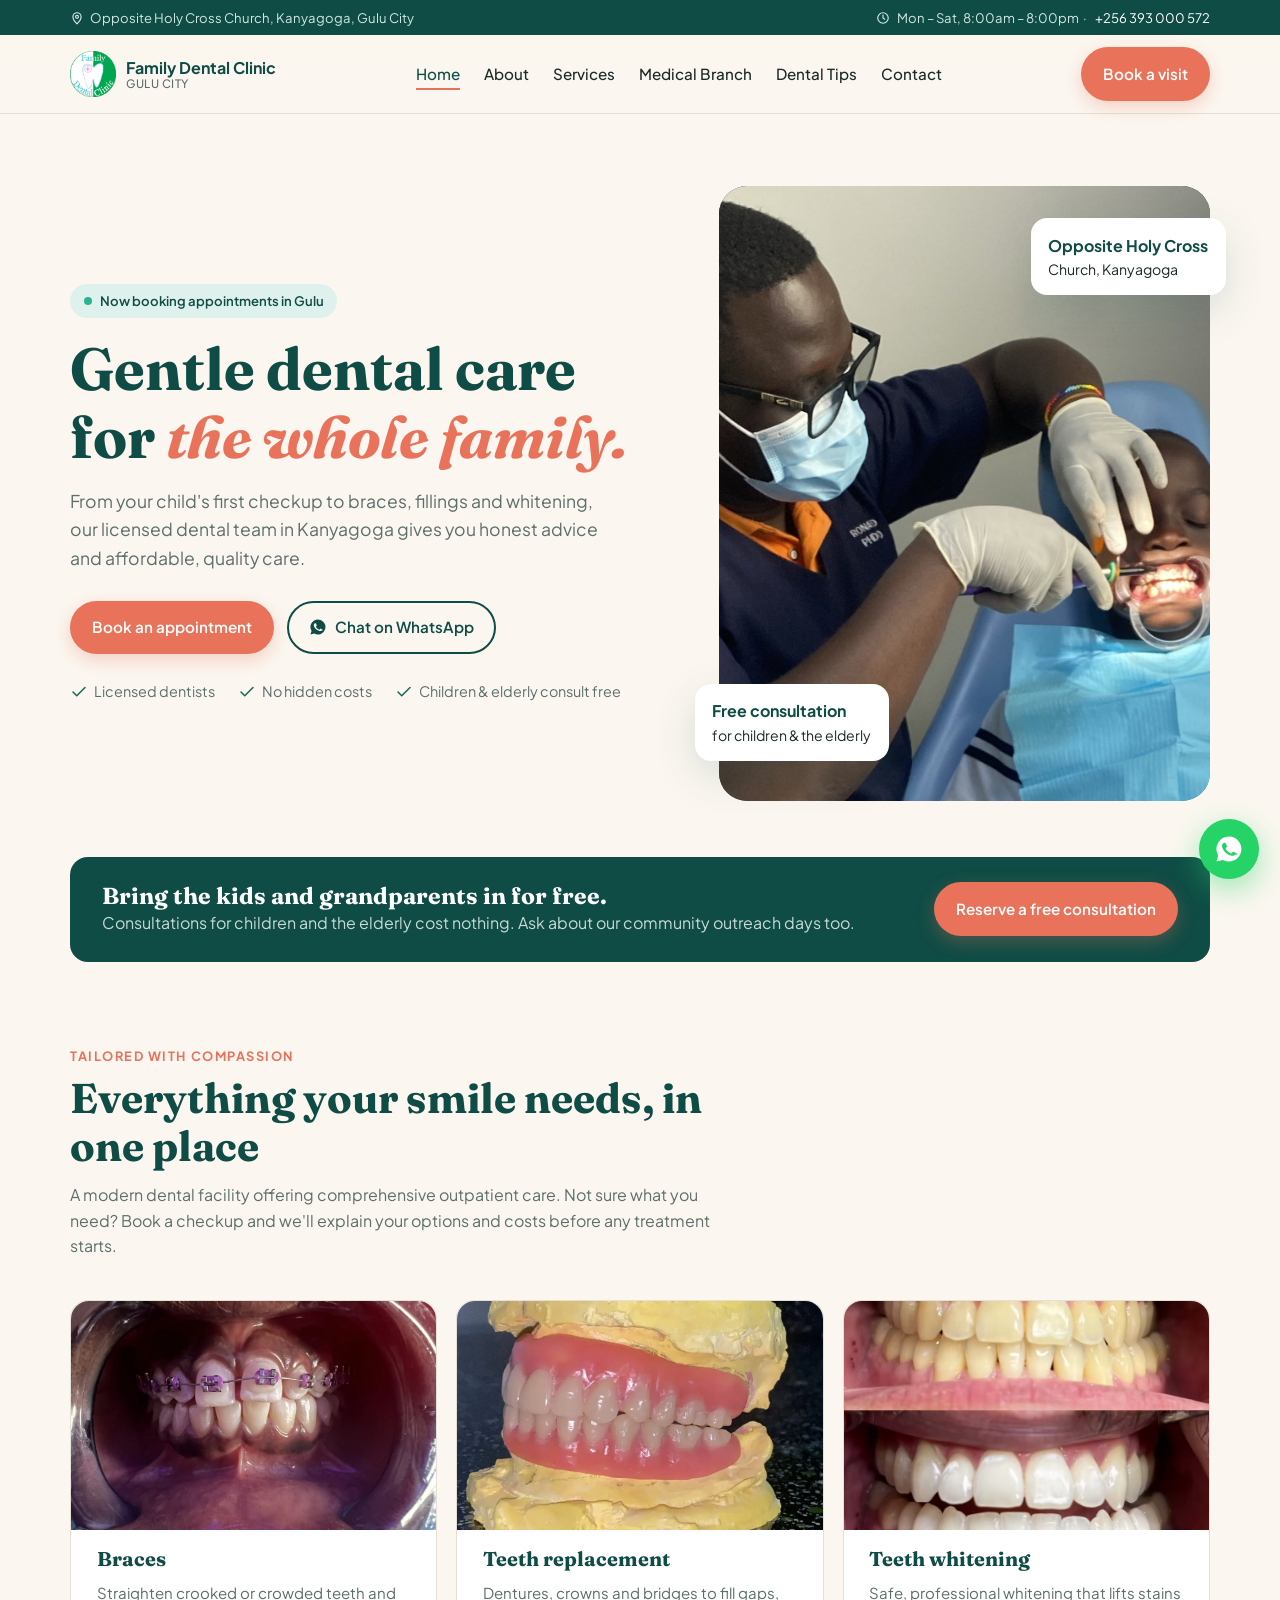
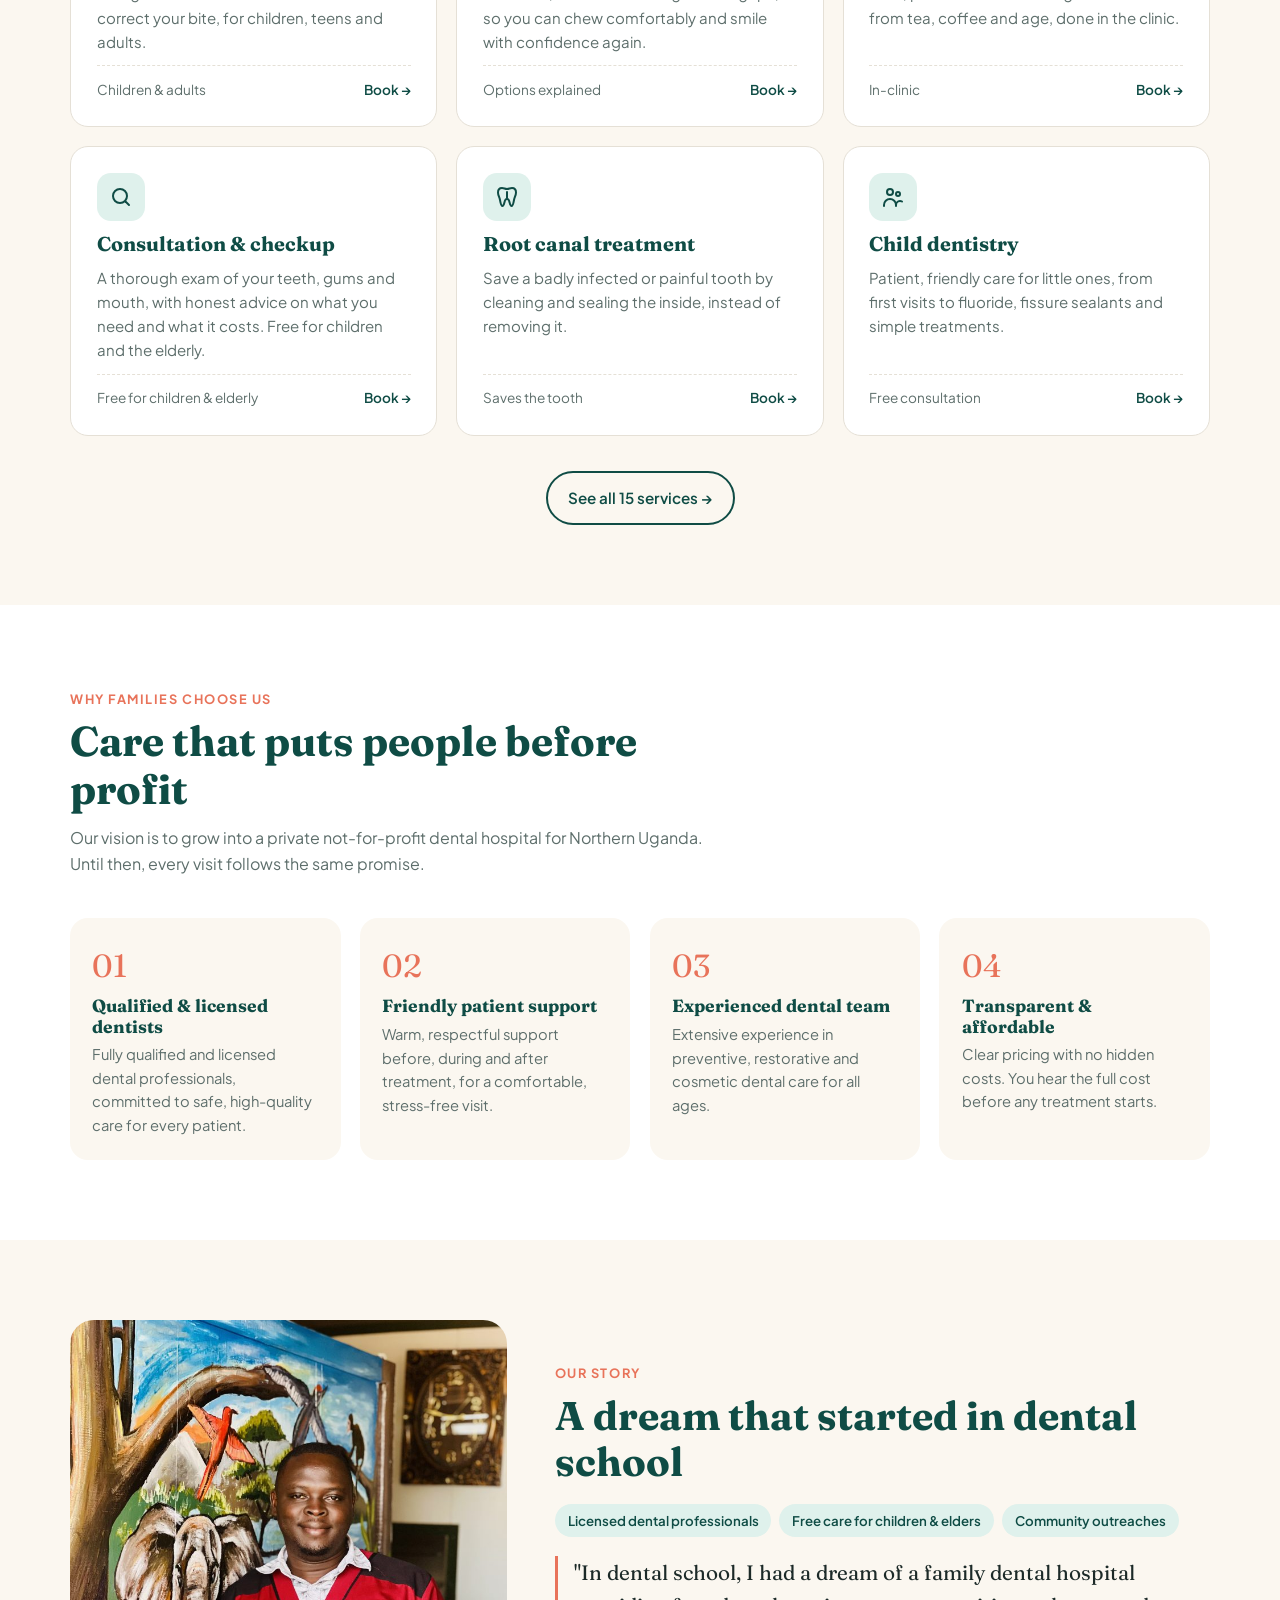
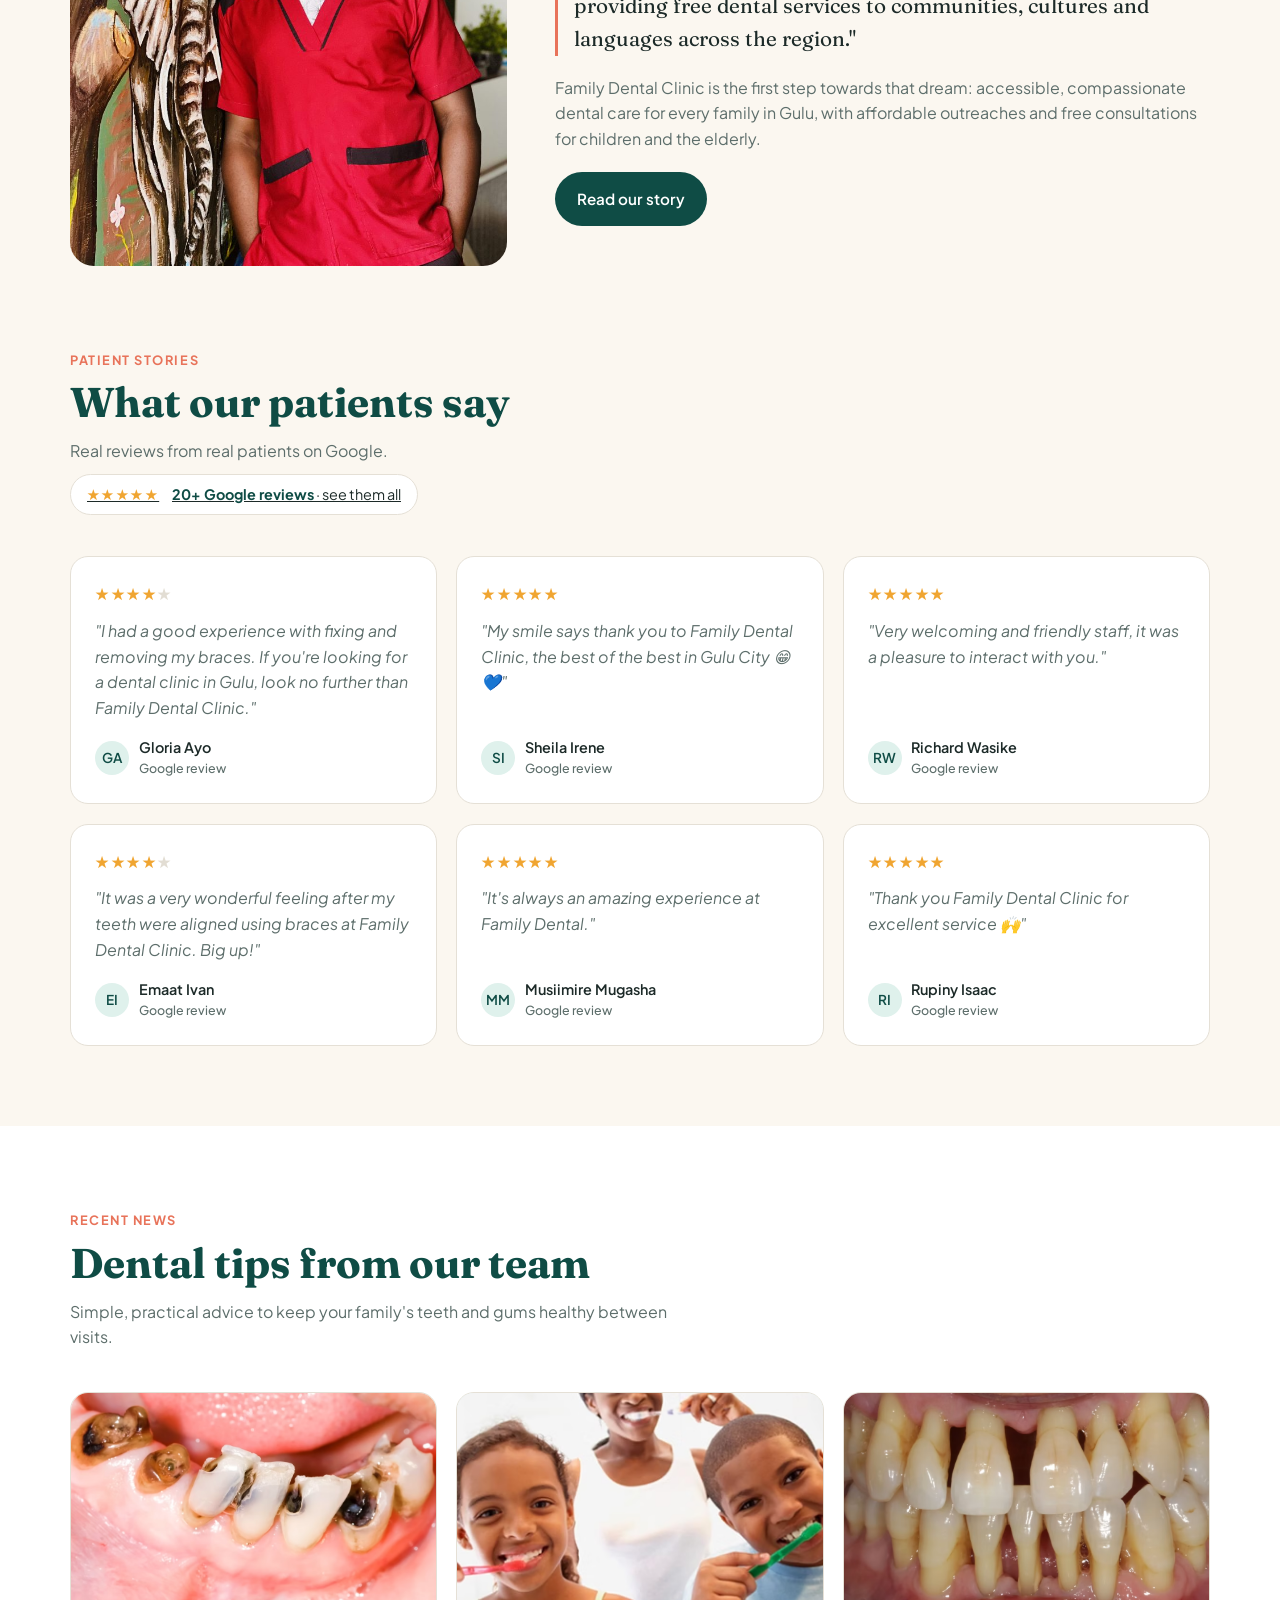
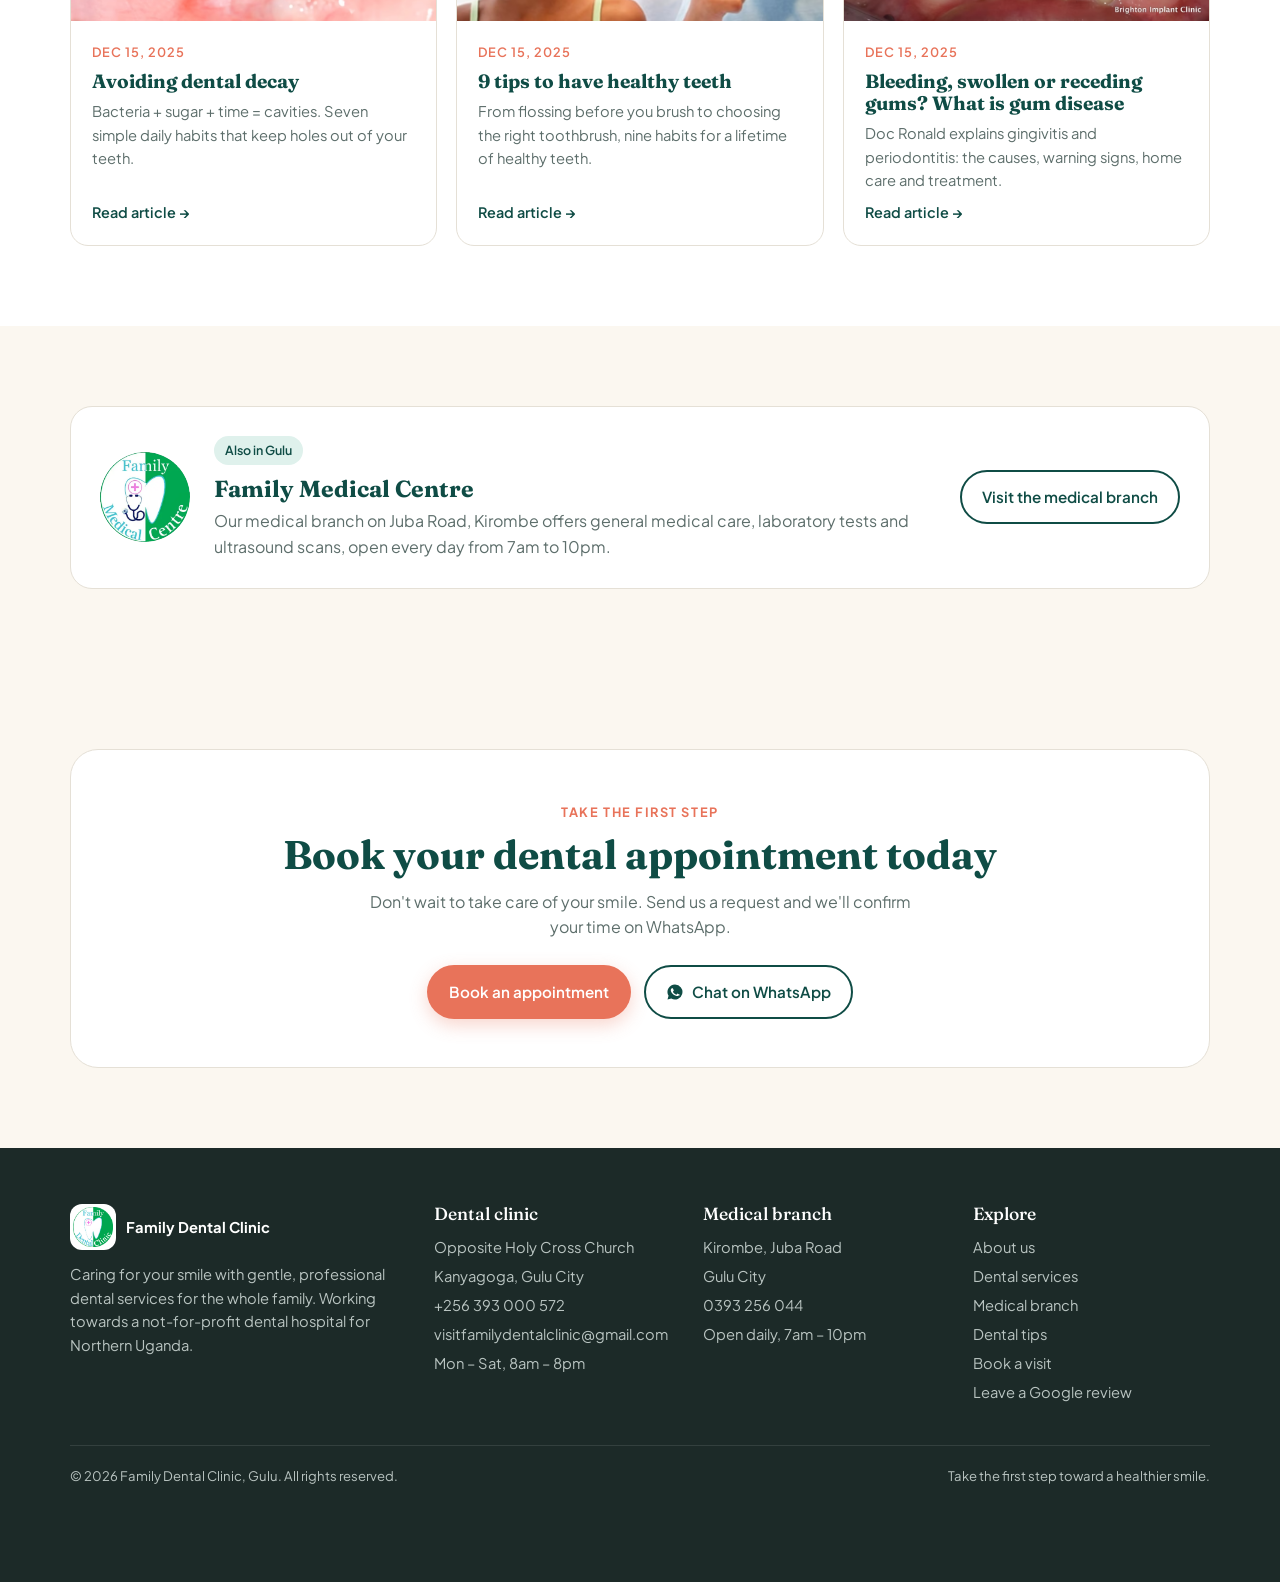
==== index.html @ 9f365013 "Build full Family Dental Clinic website Multi-page static site (home, about, services, medical branc" ====
<!DOCTYPE html>
<html lang="en">
<head>
<meta charset="UTF-8">
<meta name="viewport" content="width=device-width, initial-scale=1">
<title>Family Dental Clinic in Gulu | Affordable &amp; Quality Dental Care</title>
<meta name="description" content="Family Dental Clinic, opposite Holy Cross Church, Kanyagoga, Gulu City. Checkups, cleaning, fillings, root canals, braces, teeth replacement and whitening. Free consultations for children and the elderly.">
<meta property="og:title" content="Family Dental Clinic in Gulu | Affordable &amp; Quality Dental Care">
<meta property="og:description" content="Family Dental Clinic, opposite Holy Cross Church, Kanyagoga, Gulu City. Checkups, cleaning, fillings, root canals, braces, teeth replacement and whitening. Free consultations for children and the elderly.">
<meta property="og:image" content="assets/img/clinic-2.jpeg">
<meta name="theme-color" content="#0f4c45">
<link rel="icon" href="assets/img/logo.png">
<link rel="preconnect" href="https://fonts.googleapis.com">
<link rel="preconnect" href="https://fonts.gstatic.com" crossorigin>
<link href="https://fonts.googleapis.com/css2?family=Fraunces:ital,opsz,wght@0,9..144,500;0,9..144,700;1,9..144,500&family=Plus+Jakarta+Sans:wght@400;500;600;700&display=swap" rel="stylesheet">
<link rel="stylesheet" href="assets/css/style.css">
</head>
<body>
<a class="skip" href="#main">Skip to content</a>

<div class="topbar">
  <div class="wrap">
    <span><svg width="14" height="14" viewBox="0 0 24 24" fill="none" stroke="currentColor" stroke-width="2" stroke-linecap="round" stroke-linejoin="round" aria-hidden="true"><path d="M12 22s7-6.2 7-12a7 7 0 0 0-14 0c0 5.8 7 12 7 12z"/><circle cx="12" cy="10" r="2.5"/></svg> Opposite Holy Cross Church, Kanyagoga, Gulu City</span>
    <span class="hide-sm"><svg width="14" height="14" viewBox="0 0 24 24" fill="none" stroke="currentColor" stroke-width="2" stroke-linecap="round" stroke-linejoin="round" aria-hidden="true"><circle cx="12" cy="12" r="9"/><path d="M12 7v5l3 2"/></svg> Mon – Sat, 8:00am – 8:00pm &nbsp;·&nbsp; <a href="tel:+256393000572">+256 393 000 572</a></span>
  </div>
</div>

<header class="site">
  <div class="wrap nav">
    <a href="index.html" class="logo" aria-label="Family Dental Clinic home">
      <img src="assets/img/logo.png" alt="" width="46" height="46">
      <span>Family Dental Clinic<small>Gulu City</small></span>
    </a>
    <ul class="menu" id="menu">
      <li><a href="index.html">Home</a></li>
      <li><a href="about.html">About</a></li>
      <li><a href="services.html">Services</a></li>
      <li><a href="medical-branch.html">Medical Branch</a></li>
      <li><a href="blog.html">Dental Tips</a></li>
      <li><a href="contact.html">Contact</a></li>
    </ul>
    <a href="contact.html#book" class="btn btn-primary">Book a visit</a>
    <button class="burger" aria-label="Open menu" aria-expanded="false" aria-controls="menu" id="burger">
      <svg width="28" height="28" viewBox="0 0 24 24" fill="none" stroke="#0f4c45" stroke-width="2" stroke-linecap="round"><path d="M4 7h16M4 12h16M4 17h16"/></svg>
    </button>
  </div>
</header>

<main id="main">
  <section class="hero">
    <div class="wrap hero-grid">
      <div>
        <span class="eyebrow">Now booking appointments in Gulu</span>
        <h1>Gentle dental care for <em>the whole family.</em></h1>
        <p class="lead">From your child's first checkup to braces, fillings and whitening, our licensed dental team in Kanyagoga gives you honest advice and affordable, quality care.</p>
        <div class="hero-ctas">
          <a href="contact.html#book" class="btn btn-primary">Book an appointment</a>
          <a href="https://wa.me/256775412434" class="btn btn-ghost" target="_blank" rel="noopener"><svg width="18" height="18" viewBox="0 0 24 24" fill="currentColor" aria-hidden="true"><path d="M12 2a10 10 0 0 0-8.6 15.1L2 22l5-1.3A10 10 0 1 0 12 2zm5.3 14.2c-.2.6-1.3 1.2-1.8 1.2-.5.1-1 .2-3.3-.7-2.8-1.1-4.6-4-4.7-4.2-.1-.2-1.1-1.5-1.1-2.9s.7-2 1-2.3c.3-.3.6-.3.8-.3h.6c.2 0 .4 0 .6.5l.9 2.1c.1.2.1.4 0 .6l-.4.6-.4.5c-.1.1-.3.3-.1.6.2.3.8 1.3 1.7 2.1 1.2 1 2.1 1.3 2.4 1.5.3.1.5.1.6-.1l.9-1.1c.2-.3.4-.2.7-.1l2 1c.3.1.5.2.5.3.1.2.1.7-.1 1.3z"/></svg> Chat on WhatsApp</a>
        </div>
        <div class="trust">
          <span><svg width="18" height="18" viewBox="0 0 24 24" fill="none" stroke="currentColor" stroke-width="2" stroke-linecap="round" stroke-linejoin="round" aria-hidden="true"><path d="M20 6 9 17l-5-5"/></svg>Licensed dentists</span>
          <span><svg width="18" height="18" viewBox="0 0 24 24" fill="none" stroke="currentColor" stroke-width="2" stroke-linecap="round" stroke-linejoin="round" aria-hidden="true"><path d="M20 6 9 17l-5-5"/></svg>No hidden costs</span>
          <span><svg width="18" height="18" viewBox="0 0 24 24" fill="none" stroke="currentColor" stroke-width="2" stroke-linecap="round" stroke-linejoin="round" aria-hidden="true"><path d="M20 6 9 17l-5-5"/></svg>Children &amp; elderly consult free</span>
        </div>
      </div>
      <div class="hero-card">
        <div class="photo"><img src="assets/img/clinic-2.jpeg" alt="A Family Dental Clinic dentist checking a young patient's braces" width="1528" height="1453" style="object-position:72% center"></div>
        <div class="float f1"><b>Free consultation</b>for children &amp; the elderly</div>
        <div class="float f2"><b>Opposite Holy Cross</b>Church, Kanyagoga</div>
      </div>
    </div>
  </section>

  <div class="wrap">
    <div class="band reveal">
      <div>
        <h3>Bring the kids and grandparents in for free.</h3>
        <p>Consultations for children and the elderly cost nothing. Ask about our community outreach days too.</p>
      </div>
      <a href="contact.html?service=Child%20dentistry#book" class="btn btn-primary">Reserve a free consultation</a>
    </div>
  </div>

  <section id="services">
    <div class="wrap">
      <div class="head">
        <span class="kicker">Tailored with compassion</span>
        <h2>Everything your smile needs, in one place</h2>
        <p>A modern dental facility offering comprehensive outpatient care. Not sure what you need? Book a checkup and we'll explain your options and costs before any treatment starts.</p>
      </div>
      <div class="services">
        <article class="svc reveal">
          <div class="svc-img"><img src="assets/img/braces.webp" alt="Patient with braces" loading="lazy"></div>
          <h3>Braces</h3>
          <p>Straighten crooked or crowded teeth and correct your bite, for children, teens and adults.</p>
          <div class="meta"><span>Children &amp; adults</span><a href="contact.html?service=Braces#book">Book →</a></div>
        </article>
        <article class="svc reveal">
          <div class="svc-img"><img src="assets/img/replacement.webp" alt="Replacement teeth" loading="lazy"></div>
          <h3>Teeth replacement</h3>
          <p>Dentures, crowns and bridges to fill gaps, so you can chew comfortably and smile with confidence again.</p>
          <div class="meta"><span>Options explained</span><a href="contact.html?service=Teeth%20replacement#book">Book →</a></div>
        </article>
        <article class="svc reveal">
          <div class="svc-img"><img src="assets/img/whitening.avif" alt="Teeth whitening" loading="lazy"></div>
          <h3>Teeth whitening</h3>
          <p>Safe, professional whitening that lifts stains from tea, coffee and age, done in the clinic.</p>
          <div class="meta"><span>In-clinic</span><a href="contact.html?service=Teeth%20whitening#book">Book →</a></div>
        </article>
        <article class="svc reveal">
          <div class="ic"><svg width="24" height="24" viewBox="0 0 24 24" fill="none" stroke="currentColor" stroke-width="2" stroke-linecap="round" stroke-linejoin="round" aria-hidden="true"><circle cx="11" cy="11" r="7"/><path d="m20 20-3.5-3.5"/></svg></div>
          <h3>Consultation & checkup</h3>
          <p>A thorough exam of your teeth, gums and mouth, with honest advice on what you need and what it costs. Free for children and the elderly.</p>
          <div class="meta"><span>Free for children & elderly</span><a href="contact.html?service=Consultation%20/%20checkup#book">Book →</a></div>
        </article>
        <article class="svc reveal">
          <div class="ic"><svg width="24" height="24" viewBox="0 0 24 24" fill="none" stroke="currentColor" stroke-width="2" stroke-linecap="round" stroke-linejoin="round" aria-hidden="true"><path d="M7 3c-2.5 0-4 2-4 4.5 0 3 1.5 4.5 2 7.5.5 3 1 6 2.5 6s1.8-3.5 2.5-5.5c.3-.9.9-1.5 2-1.5s1.7.6 2 1.5c.7 2 1 5.5 2.5 5.5S18.5 18 19 15c.5-3 2-4.5 2-7.5C21 5 19.5 3 17 3c-2 0-3 1-5 1S9 3 7 3z"/><path d="M12 7v6"/></svg></div>
          <h3>Root canal treatment</h3>
          <p>Save a badly infected or painful tooth by cleaning and sealing the inside, instead of removing it.</p>
          <div class="meta"><span>Saves the tooth</span><a href="contact.html?service=Root%20canal%20treatment#book">Book →</a></div>
        </article>
        <article class="svc reveal">
          <div class="ic"><svg width="24" height="24" viewBox="0 0 24 24" fill="none" stroke="currentColor" stroke-width="2" stroke-linecap="round" stroke-linejoin="round" aria-hidden="true"><circle cx="9" cy="7" r="3"/><circle cx="17" cy="9" r="2"/><path d="M3 21v-1a6 6 0 0 1 12 0v1M15 21v-1a4 4 0 0 1 6-3.5"/></svg></div>
          <h3>Child dentistry</h3>
          <p>Patient, friendly care for little ones, from first visits to fluoride, fissure sealants and simple treatments.</p>
          <div class="meta"><span>Free consultation</span><a href="contact.html?service=Child%20dentistry#book">Book →</a></div>
        </article>
      </div>
      <div class="section-foot"><a href="services.html" class="btn btn-ghost">See all 15 services →</a></div>
    </div>
  </section>

  <section class="why" id="why">
    <div class="wrap">
      <div class="head">
        <span class="kicker">Why families choose us</span>
        <h2>Care that puts people before profit</h2>
        <p>Our vision is to grow into a private not-for-profit dental hospital for Northern Uganda. Until then, every visit follows the same promise.</p>
      </div>
      <div class="why-grid">
        <div class="why-item reveal"><div class="n">01</div><h3>Qualified & licensed dentists</h3><p>Fully qualified and licensed dental professionals, committed to safe, high-quality care for every patient.</p></div>
        <div class="why-item reveal"><div class="n">02</div><h3>Friendly patient support</h3><p>Warm, respectful support before, during and after treatment, for a comfortable, stress-free visit.</p></div>
        <div class="why-item reveal"><div class="n">03</div><h3>Experienced dental team</h3><p>Extensive experience in preventive, restorative and cosmetic dental care for all ages.</p></div>
        <div class="why-item reveal"><div class="n">04</div><h3>Transparent & affordable</h3><p>Clear pricing with no hidden costs. You hear the full cost before any treatment starts.</p></div>
      </div>
    </div>
  </section>

  <section id="story">
    <div class="wrap doc">
      <div class="photo reveal"><img src="assets/img/clinic-3.jpeg" alt="A member of the Family Dental Clinic team at the clinic in Gulu" loading="lazy" width="768" height="1024"></div>
      <div class="reveal">
        <span class="kicker">Our story</span>
        <h2 style="font-size:clamp(1.9rem,3.5vw,2.5rem);margin:.5rem 0">A dream that started in dental school</h2>
        <div class="creds"><span>Licensed dental professionals</span><span>Free care for children &amp; elders</span><span>Community outreaches</span></div>
        <blockquote>"In dental school, I had a dream of a family dental hospital providing free dental services to communities, cultures and languages across the region."</blockquote>
        <p style="color:var(--muted)">Family Dental Clinic is the first step towards that dream: accessible, compassionate dental care for every family in Gulu, with affordable outreaches and free consultations for children and the elderly.</p>
        <p style="margin-top:1.3rem"><a href="about.html" class="btn btn-dark">Read our story</a></p>
      </div>
    </div>
  </section>

  <section id="reviews" style="padding-top:0">
    <div class="wrap">
      <div class="head">
        <span class="kicker">Patient stories</span>
        <h2>What our patients say</h2>
        <p>Real reviews from real patients on Google.</p>
        <a class="rating" href="https://www.google.com/maps/place/?q=place_id:ChIJK2ocfPencRcReLT901jJNcc" target="_blank" rel="noopener"><span class="stars">★★★★★</span><span><b>20+ Google reviews</b> · see them all</span></a>
      </div>
      <div class="reviews">
        <div class="rev reveal"><div class="stars" aria-label="4 out of 5 stars">★★★★<span class="off">★</span></div><p>"I had a good experience with fixing and removing my braces. If you're looking for a dental clinic in Gulu, look no further than Family Dental Clinic."</p><div class="who"><i aria-hidden="true">GA</i><span>Gloria Ayo<small>Google review</small></span></div></div>
        <div class="rev reveal"><div class="stars" aria-label="5 out of 5 stars">★★★★★<span class="off"></span></div><p>"My smile says thank you to Family Dental Clinic, the best of the best in Gulu City 😁💙"</p><div class="who"><i aria-hidden="true">SI</i><span>Sheila Irene<small>Google review</small></span></div></div>
        <div class="rev reveal"><div class="stars" aria-label="5 out of 5 stars">★★★★★<span class="off"></span></div><p>"Very welcoming and friendly staff, it was a pleasure to interact with you."</p><div class="who"><i aria-hidden="true">RW</i><span>Richard Wasike<small>Google review</small></span></div></div>
        <div class="rev reveal"><div class="stars" aria-label="4 out of 5 stars">★★★★<span class="off">★</span></div><p>"It was a very wonderful feeling after my teeth were aligned using braces at Family Dental Clinic. Big up!"</p><div class="who"><i aria-hidden="true">EI</i><span>Emaat Ivan<small>Google review</small></span></div></div>
        <div class="rev reveal"><div class="stars" aria-label="5 out of 5 stars">★★★★★<span class="off"></span></div><p>"It's always an amazing experience at Family Dental."</p><div class="who"><i aria-hidden="true">MM</i><span>Musiimire Mugasha<small>Google review</small></span></div></div>
        <div class="rev reveal"><div class="stars" aria-label="5 out of 5 stars">★★★★★<span class="off"></span></div><p>"Thank you Family Dental Clinic for excellent service 🙌"</p><div class="who"><i aria-hidden="true">RI</i><span>Rupiny Isaac<small>Google review</small></span></div></div>
      </div>
    </div>
  </section>

  <section class="why">
    <div class="wrap">
      <div class="head">
        <span class="kicker">Recent news</span>
        <h2>Dental tips from our team</h2>
        <p>Simple, practical advice to keep your family's teeth and gums healthy between visits.</p>
      </div>
      <div class="news">
        <a class="post reveal" href="blog-avoiding-dental-decay.html">
          <div class="thumb"><img src="assets/img/news-1.avif" alt="" loading="lazy"></div>
          <div class="body"><time datetime="2025-12-15">Dec 15, 2025</time><h3>Avoiding dental decay</h3><p>Bacteria + sugar + time = cavities. Seven simple daily habits that keep holes out of your teeth.</p><span class="more">Read article →</span></div>
        </a>
        <a class="post reveal" href="blog-9-tips-healthy-teeth.html">
          <div class="thumb"><img src="assets/img/news-2.avif" alt="" loading="lazy"></div>
          <div class="body"><time datetime="2025-12-15">Dec 15, 2025</time><h3>9 tips to have healthy teeth</h3><p>From flossing before you brush to choosing the right toothbrush, nine habits for a lifetime of healthy teeth.</p><span class="more">Read article →</span></div>
        </a>
        <a class="post reveal" href="blog-gum-disease.html">
          <div class="thumb"><img src="assets/img/news-3.avif" alt="" loading="lazy"></div>
          <div class="body"><time datetime="2025-12-15">Dec 15, 2025</time><h3>Bleeding, swollen or receding gums? What is gum disease</h3><p>Doc Ronald explains gingivitis and periodontitis: the causes, warning signs, home care and treatment.</p><span class="more">Read article →</span></div>
        </a>
      </div>
    </div>
  </section>

  <section>
    <div class="wrap">
      <div class="branch reveal branch-row" style="display:grid;grid-template-columns:auto 1fr auto;gap:1.5rem;align-items:center">
        <img src="assets/img/medical.webp" alt="Family Medical Centre logo" width="90" height="90" style="border-radius:50%">
        <div><span class="tag">Also in Gulu</span><h3 style="margin-bottom:.3rem">Family Medical Centre</h3><p style="color:var(--muted)">Our medical branch on Juba Road, Kirombe offers general medical care, laboratory tests and ultrasound scans, open every day from 7am to 10pm.</p></div>
        <a href="medical-branch.html" class="btn btn-ghost">Visit the medical branch</a>
      </div>
    </div>
  </section>

  <section>
    <div class="wrap">
      <div class="cta reveal">
        <span class="kicker">Take the first step</span>
        <h2>Book your dental appointment today</h2>
        <p>Don't wait to take care of your smile. Send us a request and we'll confirm your time on WhatsApp.</p>
        <div class="btns">
          <a href="contact.html#book" class="btn btn-primary">Book an appointment</a>
          <a href="https://wa.me/256775412434" class="btn btn-ghost" target="_blank" rel="noopener"><svg width="18" height="18" viewBox="0 0 24 24" fill="currentColor" aria-hidden="true"><path d="M12 2a10 10 0 0 0-8.6 15.1L2 22l5-1.3A10 10 0 1 0 12 2zm5.3 14.2c-.2.6-1.3 1.2-1.8 1.2-.5.1-1 .2-3.3-.7-2.8-1.1-4.6-4-4.7-4.2-.1-.2-1.1-1.5-1.1-2.9s.7-2 1-2.3c.3-.3.6-.3.8-.3h.6c.2 0 .4 0 .6.5l.9 2.1c.1.2.1.4 0 .6l-.4.6-.4.5c-.1.1-.3.3-.1.6.2.3.8 1.3 1.7 2.1 1.2 1 2.1 1.3 2.4 1.5.3.1.5.1.6-.1l.9-1.1c.2-.3.4-.2.7-.1l2 1c.3.1.5.2.5.3.1.2.1.7-.1 1.3z"/></svg> Chat on WhatsApp</a>
        </div>
      </div>
    </div>
  </section>

</main>

<footer>
  <div class="wrap">
    <div class="foot">
      <div>
        <a href="index.html" class="logo"><img src="assets/img/logo.png" alt="" width="46" height="46"><span>Family Dental Clinic</span></a>
        <p>Caring for your smile with gentle, professional dental services for the whole family. Working towards a not-for-profit dental hospital for Northern Uganda.</p>
      </div>
      <div>
        <h4>Dental clinic</h4>
        <ul>
          <li>Opposite Holy Cross Church</li>
          <li>Kanyagoga, Gulu City</li>
          <li><a href="tel:+256393000572">+256 393 000 572</a></li>
          <li><a href="mailto:visitfamilydentalclinic@gmail.com">visitfamilydentalclinic@gmail.com</a></li>
          <li>Mon – Sat, 8am – 8pm</li>
        </ul>
      </div>
      <div>
        <h4>Medical branch</h4>
        <ul>
          <li>Kirombe, Juba Road</li>
          <li>Gulu City</li>
          <li><a href="tel:+256393256044">0393 256 044</a></li>
          <li>Open daily, 7am – 10pm</li>
        </ul>
      </div>
      <div>
        <h4>Explore</h4>
        <ul>
          <li><a href="about.html">About us</a></li>
          <li><a href="services.html">Dental services</a></li>
          <li><a href="medical-branch.html">Medical branch</a></li>
          <li><a href="blog.html">Dental tips</a></li>
          <li><a href="contact.html#book">Book a visit</a></li>
          <li><a href="https://search.google.com/local/writereview?placeid=ChIJK2ocfPencRcReLT901jJNcc" target="_blank" rel="noopener">Leave a Google review</a></li>
        </ul>
      </div>
    </div>
    <div class="copy"><span>© <span data-year>2026</span> Family Dental Clinic, Gulu. All rights reserved.</span><span>Take the first step toward a healthier smile.</span></div>
  </div>
</footer>

<a class="wa-float" href="https://wa.me/256775412434" target="_blank" rel="noopener" aria-label="Chat on WhatsApp"><svg width="30" height="30" viewBox="0 0 24 24" fill="currentColor" aria-hidden="true"><path d="M12 2a10 10 0 0 0-8.6 15.1L2 22l5-1.3A10 10 0 1 0 12 2zm5.3 14.2c-.2.6-1.3 1.2-1.8 1.2-.5.1-1 .2-3.3-.7-2.8-1.1-4.6-4-4.7-4.2-.1-.2-1.1-1.5-1.1-2.9s.7-2 1-2.3c.3-.3.6-.3.8-.3h.6c.2 0 .4 0 .6.5l.9 2.1c.1.2.1.4 0 .6l-.4.6-.4.5c-.1.1-.3.3-.1.6.2.3.8 1.3 1.7 2.1 1.2 1 2.1 1.3 2.4 1.5.3.1.5.1.6-.1l.9-1.1c.2-.3.4-.2.7-.1l2 1c.3.1.5.2.5.3.1.2.1.7-.1 1.3z"/></svg></a>

<div class="actionbar">
  <a class="btn btn-dark" href="tel:+256393000572">Call</a>
  <a class="btn wa" href="https://wa.me/256775412434" target="_blank" rel="noopener">WhatsApp</a>
  <a class="btn btn-primary" href="contact.html#book">Book</a>
</div>

<script src="assets/js/main.js"></script>
</body>
</html>
---- assets/css/style.css ----
/* Family Dental Clinic, Gulu — shared stylesheet */
:root{
  --green:#0f4c45; --green-2:#16655c; --mint:#dff1ec; --cream:#fbf7f0;
  --coral:#e8735a; --ink:#1c2a28; --muted:#5d6e6b; --line:#e5e0d6; --white:#fff;
  --radius:18px;
}
*{box-sizing:border-box;margin:0;padding:0}
html{scroll-behavior:smooth}
body{font-family:"Plus Jakarta Sans",system-ui,sans-serif;color:var(--ink);background:var(--cream);line-height:1.6;-webkit-font-smoothing:antialiased}
h1,h2,h3,h4{font-family:"Fraunces",Georgia,serif;line-height:1.15;color:var(--green)}
a{color:inherit}
img{max-width:100%;display:block}
.wrap{width:min(1140px,92%);margin-inline:auto}
.skip{position:absolute;left:-999px;top:0;background:var(--green);color:#fff;padding:.6rem 1rem;z-index:100}
.skip:focus{left:1rem}

/* top info strip */
.topbar{background:var(--green);color:#cfe9e2;font-size:.82rem}
.topbar .wrap{display:flex;justify-content:space-between;gap:1rem;flex-wrap:wrap;padding:.45rem 0}
.topbar a{text-decoration:none;color:#fff}
.topbar span{display:inline-flex;align-items:center;gap:.4rem}

/* header */
header.site{position:sticky;top:0;z-index:40;background:rgba(251,247,240,.94);backdrop-filter:blur(10px);border-bottom:1px solid var(--line)}
.nav{display:flex;align-items:center;justify-content:space-between;padding:.75rem 0;gap:1rem;position:relative}
.logo{display:flex;align-items:center;gap:.65rem;text-decoration:none;font-weight:700;color:var(--green);line-height:1.2}
.logo img{width:46px;height:46px;object-fit:contain}
.logo small{display:block;font-weight:500;color:var(--muted);font-size:.72rem;letter-spacing:.04em;text-transform:uppercase}
.menu{display:flex;gap:1.5rem;list-style:none;font-weight:500;font-size:.95rem}
.menu a{text-decoration:none;color:var(--ink);padding:.3rem 0;border-bottom:2px solid transparent}
.menu a:hover{color:var(--green-2)}
.menu a[aria-current="page"]{color:var(--green);border-bottom-color:var(--coral)}
.btn{display:inline-flex;align-items:center;gap:.5rem;padding:.8rem 1.25rem;border-radius:999px;font-weight:600;text-decoration:none;border:2px solid transparent;cursor:pointer;font-size:.95rem;font-family:inherit;transition:transform .15s,box-shadow .15s}
.btn:hover{transform:translateY(-1px)}
.btn-primary{background:var(--coral);color:#fff;box-shadow:0 6px 18px rgba(232,115,90,.3)}
.btn-dark{background:var(--green);color:#fff}
.btn-ghost{border-color:var(--green);color:var(--green);background:transparent}
.btn-light{background:#fff;color:var(--green)}
.burger{display:none;background:none;border:0;cursor:pointer}

/* hero */
.hero{padding:4.5rem 0 3.5rem;position:relative;overflow:hidden}
.hero-grid{display:grid;grid-template-columns:1.1fr .9fr;gap:3rem;align-items:center}
.eyebrow{display:inline-flex;align-items:center;gap:.5rem;background:var(--mint);color:var(--green);font-weight:600;font-size:.82rem;padding:.4rem .85rem;border-radius:999px}
.eyebrow::before{content:"";width:8px;height:8px;border-radius:50%;background:#2bb28f}
.hero h1{font-size:clamp(2.3rem,5vw,3.7rem);margin:1.1rem 0 1rem}
.hero h1 em,.page-hero h1 em{font-style:italic;color:var(--coral)}
.hero p.lead{font-size:1.1rem;color:var(--muted);max-width:34rem}
.hero-ctas{display:flex;flex-wrap:wrap;gap:.8rem;margin:1.8rem 0 1.6rem}
.trust{display:flex;flex-wrap:wrap;gap:1.4rem;font-size:.9rem;color:var(--muted)}
.trust span{display:flex;align-items:center;gap:.4rem}
.trust svg{color:var(--green-2)}
.hero-card{position:relative}
.photo{border-radius:28px;background:linear-gradient(145deg,var(--green) 0%,var(--green-2) 60%,#2b8a7c 100%);aspect-ratio:4/5;position:relative;overflow:hidden}
.photo img{width:100%;height:100%;object-fit:cover}
.float{position:absolute;background:#fff;border-radius:16px;padding:.9rem 1.1rem;box-shadow:0 14px 40px rgba(15,76,69,.15);font-size:.88rem}
.float b{display:block;color:var(--green);font-size:1rem}
.f1{left:-1.5rem;bottom:2.5rem}
.f2{right:-1rem;top:2rem}

/* inner page hero */
.page-hero{padding:3.8rem 0 3rem;background:linear-gradient(180deg,var(--mint) 0%,var(--cream) 100%)}
.page-hero h1{font-size:clamp(2.1rem,4.5vw,3.2rem);margin:.8rem 0 .8rem;max-width:44rem}
.page-hero p{color:var(--muted);font-size:1.08rem;max-width:40rem}
.crumbs{font-size:.85rem;color:var(--muted)}
.crumbs a{text-decoration:none;color:var(--green-2);font-weight:600}

/* band */
.band{background:var(--green);color:#e7f4f0;border-radius:var(--radius);padding:1.6rem 2rem;display:flex;align-items:center;justify-content:space-between;gap:1.5rem;flex-wrap:wrap}
.band h3{color:#fff;font-size:1.45rem}
.band p{opacity:.85}

section{padding:5rem 0}
.head{max-width:40rem;margin-bottom:2.6rem}
.head.center{margin-inline:auto;text-align:center}
.head h2{font-size:clamp(1.9rem,3.5vw,2.6rem);margin:.5rem 0 .7rem}
.head p{color:var(--muted)}
.kicker{font-size:.8rem;font-weight:700;letter-spacing:.12em;text-transform:uppercase;color:var(--coral)}
.section-foot{margin-top:2.2rem;display:flex;justify-content:center}

/* services */
.services{display:grid;grid-template-columns:repeat(3,1fr);gap:1.2rem}
.svc{background:#fff;border:1px solid var(--line);border-radius:var(--radius);padding:1.6rem;display:flex;flex-direction:column;gap:.7rem;transition:border-color .2s,transform .2s}
.svc:hover{border-color:var(--green-2);transform:translateY(-3px)}
.svc .ic{width:48px;height:48px;border-radius:14px;background:var(--mint);display:grid;place-items:center;color:var(--green)}
.svc h3{font-size:1.25rem}
.svc p{color:var(--muted);font-size:.94rem;flex:1}
.svc .meta{display:flex;justify-content:space-between;align-items:center;font-size:.85rem;border-top:1px dashed var(--line);padding-top:.8rem;color:var(--muted)}
.svc .meta a{color:var(--green);font-weight:600;text-decoration:none}
.svc-img{margin:-1.6rem -1.6rem .4rem;aspect-ratio:16/10;overflow:hidden;border-radius:var(--radius) var(--radius) 0 0;background:var(--mint)}
.svc-img img{width:100%;height:100%;object-fit:cover}

/* service category groups */
.cat{margin-bottom:3.5rem}
.cat:last-child{margin-bottom:0}
.cat-head{display:flex;align-items:baseline;gap:1rem;border-bottom:1px solid var(--line);padding-bottom:.8rem;margin-bottom:1.4rem;flex-wrap:wrap}
.cat-head h2{font-size:1.7rem}
.cat-head p{color:var(--muted);font-size:.95rem}

/* why */
.why{background:#fff}
.why-grid{display:grid;grid-template-columns:repeat(4,1fr);gap:1.2rem}
.why-item{padding:1.4rem;border-radius:var(--radius);background:var(--cream)}
.why-item .n{font-family:"Fraunces",serif;font-size:2rem;color:var(--coral)}
.why-item h3{font-size:1.1rem;margin:.3rem 0 .4rem}
.why-item p{color:var(--muted);font-size:.92rem}

/* split (image + text) */
.doc{display:grid;grid-template-columns:.8fr 1.2fr;gap:3rem;align-items:center}
.doc.rev-order{grid-template-columns:1.2fr .8fr}
.doc .photo{aspect-ratio:4/5;border-radius:24px}
.creds{display:flex;flex-wrap:wrap;gap:.5rem;margin:1.2rem 0}
.creds span{background:var(--mint);color:var(--green);padding:.35rem .8rem;border-radius:999px;font-size:.83rem;font-weight:600}
blockquote{font-family:"Fraunces",serif;font-size:1.3rem;color:var(--ink);border-left:3px solid var(--coral);padding-left:1rem;margin:1.2rem 0}
.prose p{color:var(--muted);margin-bottom:1rem}
.prose p:last-child{margin-bottom:0}

/* checklist */
.checks{list-style:none;display:grid;gap:.7rem;margin-top:1rem}
.checks li{display:flex;gap:.7rem;align-items:flex-start}
.checks li::before{content:"";flex:none;width:22px;height:22px;margin-top:.1rem;border-radius:50%;background:var(--mint) url("data:image/svg+xml,%3Csvg xmlns='http://www.w3.org/2000/svg' viewBox='0 0 24 24' fill='none' stroke='%2316655c' stroke-width='3' stroke-linecap='round' stroke-linejoin='round'%3E%3Cpath d='M20 6 9 17l-5-5'/%3E%3C/svg%3E") center/13px no-repeat}

/* values chips */
.values{display:grid;grid-template-columns:repeat(5,1fr);gap:1rem}
.value{background:#fff;border:1px solid var(--line);border-radius:var(--radius);padding:1.3rem;text-align:center}
.value .ic{width:46px;height:46px;border-radius:50%;background:var(--mint);color:var(--green);display:grid;place-items:center;margin:0 auto .7rem}
.value h3{font-size:1.1rem;margin-bottom:.3rem}
.value p{color:var(--muted);font-size:.88rem}

/* vision card */
.vision{background:var(--green);color:#e7f4f0;border-radius:24px;padding:2.4rem;position:relative;overflow:hidden}
.vision::after{content:"";position:absolute;right:-60px;bottom:-60px;width:220px;height:220px;border-radius:50%;background:rgba(255,255,255,.06)}
.vision h3{color:#fff;font-size:1.8rem;margin:.5rem 0}
.vision .kicker{color:#ffb59f}

/* reviews */
.reviews{display:grid;grid-template-columns:repeat(3,1fr);gap:1.2rem}
.rev{background:#fff;border:1px solid var(--line);border-radius:var(--radius);padding:1.5rem;display:flex;flex-direction:column}
.stars{color:#f0a531;letter-spacing:.1em}
.stars .off{color:#e2ddd3}
.rev p{margin:.7rem 0 1rem;color:var(--muted);font-style:italic;flex:1}
.rev .who{font-weight:600;font-size:.9rem;display:flex;align-items:center;gap:.6rem}
.rev .who i{font-style:normal;width:34px;height:34px;border-radius:50%;background:var(--mint);color:var(--green);display:grid;place-items:center;font-size:.85rem}
.rev .who small{display:block;font-weight:500;color:var(--muted);font-size:.78rem}
.rating{display:inline-flex;align-items:center;gap:.8rem;background:#fff;border:1px solid var(--line);border-radius:999px;padding:.5rem 1rem;font-size:.9rem;margin-top:.6rem}
.rating b{color:var(--green)}

/* news */
.news{display:grid;grid-template-columns:repeat(3,1fr);gap:1.2rem}
.post{background:#fff;border:1px solid var(--line);border-radius:var(--radius);overflow:hidden;display:flex;flex-direction:column;text-decoration:none;transition:transform .2s,border-color .2s}
.post:hover{transform:translateY(-3px);border-color:var(--green-2)}
.post .thumb{aspect-ratio:16/10;background:var(--mint);overflow:hidden}
.post .thumb img{width:100%;height:100%;object-fit:cover}
.post .body{padding:1.3rem;display:flex;flex-direction:column;gap:.5rem;flex:1}
.post time{font-size:.8rem;color:var(--coral);font-weight:600;text-transform:uppercase;letter-spacing:.08em}
.post h3{font-size:1.2rem}
.post p{color:var(--muted);font-size:.92rem;flex:1}
.post .more{color:var(--green);font-weight:600;font-size:.9rem}

/* article */
.article{max-width:760px;margin-inline:auto}
.article h2{font-size:1.6rem;margin:2rem 0 .7rem}
.article p,.article li{color:var(--muted)}
.article p{margin-bottom:1rem}
.article ul,.article ol{padding-left:1.3rem;display:grid;gap:.4rem;margin-bottom:1rem}
.article .cover{border-radius:22px;overflow:hidden;aspect-ratio:16/9;margin-bottom:2rem;background:var(--mint)}
.article .cover img{width:100%;height:100%;object-fit:cover}
.callout{background:var(--mint);border-radius:16px;padding:1.2rem 1.4rem;color:var(--green);margin:1.5rem 0}

/* branches */
.branches{display:grid;grid-template-columns:1fr 1fr;gap:1.2rem}
.branch{background:#fff;border:1px solid var(--line);border-radius:22px;padding:1.8rem}
.branch .tag{display:inline-block;background:var(--mint);color:var(--green);font-weight:600;font-size:.78rem;padding:.3rem .7rem;border-radius:999px;margin-bottom:.7rem}
.branch h3{font-size:1.45rem;margin-bottom:1rem}
.branch .info div{color:var(--ink)}
.branch .info svg{color:var(--green-2)}
.branch .info b{color:var(--green)}
.branch .btns{display:flex;gap:.6rem;flex-wrap:wrap;margin-top:1.3rem}

/* booking */
.book{background:var(--green);color:#e7f4f0}
.book-grid{display:grid;grid-template-columns:1fr 1fr;gap:3rem;align-items:start}
.book h2{color:#fff}
.book .head p{color:#bfe0d8}
.info{display:grid;gap:1rem;margin-top:1.5rem}
.info > div{display:flex;gap:.9rem;align-items:flex-start}
.info svg{flex:none;margin-top:.2rem;color:#9fd9c9}
.info b{color:#fff;display:block}
.info a{text-decoration:none}
.info a:hover{text-decoration:underline}
.hours{width:100%;border-collapse:collapse;margin-top:.4rem;font-size:.92rem}
.hours td{padding:.3rem 0;border-bottom:1px solid rgba(255,255,255,.12)}
.hours td:last-child{text-align:right}
.branch .hours td{border-bottom-color:var(--line)}
form.card{background:#fff;color:var(--ink);border-radius:22px;padding:1.8rem;display:grid;gap:1rem;box-shadow:0 20px 60px rgba(0,0,0,.2)}
form.card h3{font-size:1.4rem}
label{font-size:.85rem;font-weight:600;display:grid;gap:.35rem}
input,select,textarea{font:inherit;padding:.75rem .9rem;border:1.5px solid var(--line);border-radius:12px;background:var(--cream);color:var(--ink);width:100%}
input:focus,select:focus,textarea:focus{outline:none;border-color:var(--green-2)}
.row{display:grid;grid-template-columns:1fr 1fr;gap:1rem}
form .note{font-size:.8rem;color:var(--muted)}
.map{margin-top:1.4rem;border-radius:16px;overflow:hidden;aspect-ratio:16/10;border:0;width:100%;background:rgba(255,255,255,.08)}
.map iframe{width:100%;height:100%;border:0;display:block}

/* faq */
details{background:#fff;border:1px solid var(--line);border-radius:14px;padding:1.1rem 1.3rem;margin-bottom:.8rem}
summary{font-weight:600;cursor:pointer;list-style:none;display:flex;justify-content:space-between;gap:1rem}
summary::-webkit-details-marker{display:none}
summary::after{content:"+";color:var(--coral);font-size:1.3rem;line-height:1}
details[open] summary::after{content:"–"}
details p{color:var(--muted);margin-top:.6rem}

/* gallery strip */
.gallery{display:grid;grid-template-columns:1.2fr 1fr 1fr;gap:1rem}
.gallery figure{border-radius:20px;overflow:hidden;aspect-ratio:4/5;background:var(--mint)}
.gallery figure img{width:100%;height:100%;object-fit:cover}

/* cta */
.cta{background:#fff;border:1px solid var(--line);border-radius:28px;padding:3rem;text-align:center}
.cta h2{font-size:clamp(1.8rem,3.5vw,2.5rem);margin:.5rem 0 .7rem}
.cta p{color:var(--muted);max-width:36rem;margin:0 auto 1.6rem}
.cta .btns{display:flex;gap:.8rem;justify-content:center;flex-wrap:wrap}

footer{background:var(--ink);color:#b9c4c1;padding:3.5rem 0 6rem;font-size:.92rem}
.foot{display:grid;grid-template-columns:1.4fr 1fr 1fr 1fr;gap:2rem}
.foot .logo{color:#fff;margin-bottom:.8rem}
.foot .logo img{background:#fff;border-radius:12px;padding:3px}
footer h4{color:#fff;margin-bottom:.7rem;font-weight:500;font-size:1.1rem}
footer ul{list-style:none;display:grid;gap:.35rem}
footer a{text-decoration:none}
footer a:hover{color:#fff}
.copy{border-top:1px solid rgba(255,255,255,.1);margin-top:2.5rem;padding-top:1.2rem;font-size:.82rem;display:flex;justify-content:space-between;flex-wrap:wrap;gap:.5rem}

/* sticky mobile action bar */
.actionbar{position:fixed;left:0;right:0;bottom:0;z-index:50;display:none;gap:.5rem;padding:.6rem;background:#fff;border-top:1px solid var(--line);box-shadow:0 -6px 20px rgba(0,0,0,.06)}
.actionbar a{flex:1;justify-content:center;padding:.85rem .5rem;font-size:.9rem}
.wa{background:#25d366;color:#fff}
.wa-float{position:fixed;right:1.3rem;bottom:1.3rem;z-index:50;width:60px;height:60px;border-radius:50%;background:#25d366;display:grid;place-items:center;box-shadow:0 10px 30px rgba(37,211,102,.45);color:#fff}

/* reveal on scroll */
.reveal{opacity:0;transform:translateY(16px);transition:opacity .6s ease,transform .6s ease}
.reveal.in{opacity:1;transform:none}
@media (prefers-reduced-motion:reduce){.reveal{opacity:1;transform:none;transition:none}html{scroll-behavior:auto}}

@media (max-width:1000px){
  .values{grid-template-columns:repeat(3,1fr)}
  .foot{grid-template-columns:1fr 1fr}
}
@media (max-width:900px){
  .menu,.nav > .btn-primary{display:none}
  .burger{display:block}
  .menu.open{display:flex;flex-direction:column;gap:.9rem;position:absolute;top:100%;left:-4%;right:-4%;background:var(--cream);padding:1.2rem 4%;border-bottom:1px solid var(--line);box-shadow:0 12px 24px rgba(0,0,0,.06)}
  .topbar .hide-sm{display:none}
  .hero{padding-top:2.5rem}
  .hero-grid,.doc,.doc.rev-order,.book-grid,.branches{grid-template-columns:1fr}
  .hero-card{max-width:420px}
  .doc .photo{max-width:420px}
  .services,.reviews,.news{grid-template-columns:1fr}
  .why-grid{grid-template-columns:1fr 1fr}
  .gallery{grid-template-columns:1fr 1fr}
  .gallery figure:first-child{grid-column:1/-1;aspect-ratio:16/10}
  .actionbar{display:flex}
  .wa-float{display:none}
  .f1{left:.5rem}.f2{right:.5rem}
  section{padding:3.5rem 0}
  .cta{padding:2rem 1.3rem}
}
@media (max-width:600px){
  .values{grid-template-columns:1fr 1fr}
  .foot{grid-template-columns:1fr}
}
@media (max-width:520px){ .why-grid,.row{grid-template-columns:1fr} }

/* layout overrides for inline grids */
@media (max-width:1000px){ #medgrid{grid-template-columns:1fr 1fr !important} }
@media (max-width:900px){
  #mv{grid-template-columns:1fr !important}
  .branch-row{grid-template-columns:1fr !important;text-align:left}
}
@media (max-width:600px){ #medgrid{grid-template-columns:1fr !important} }
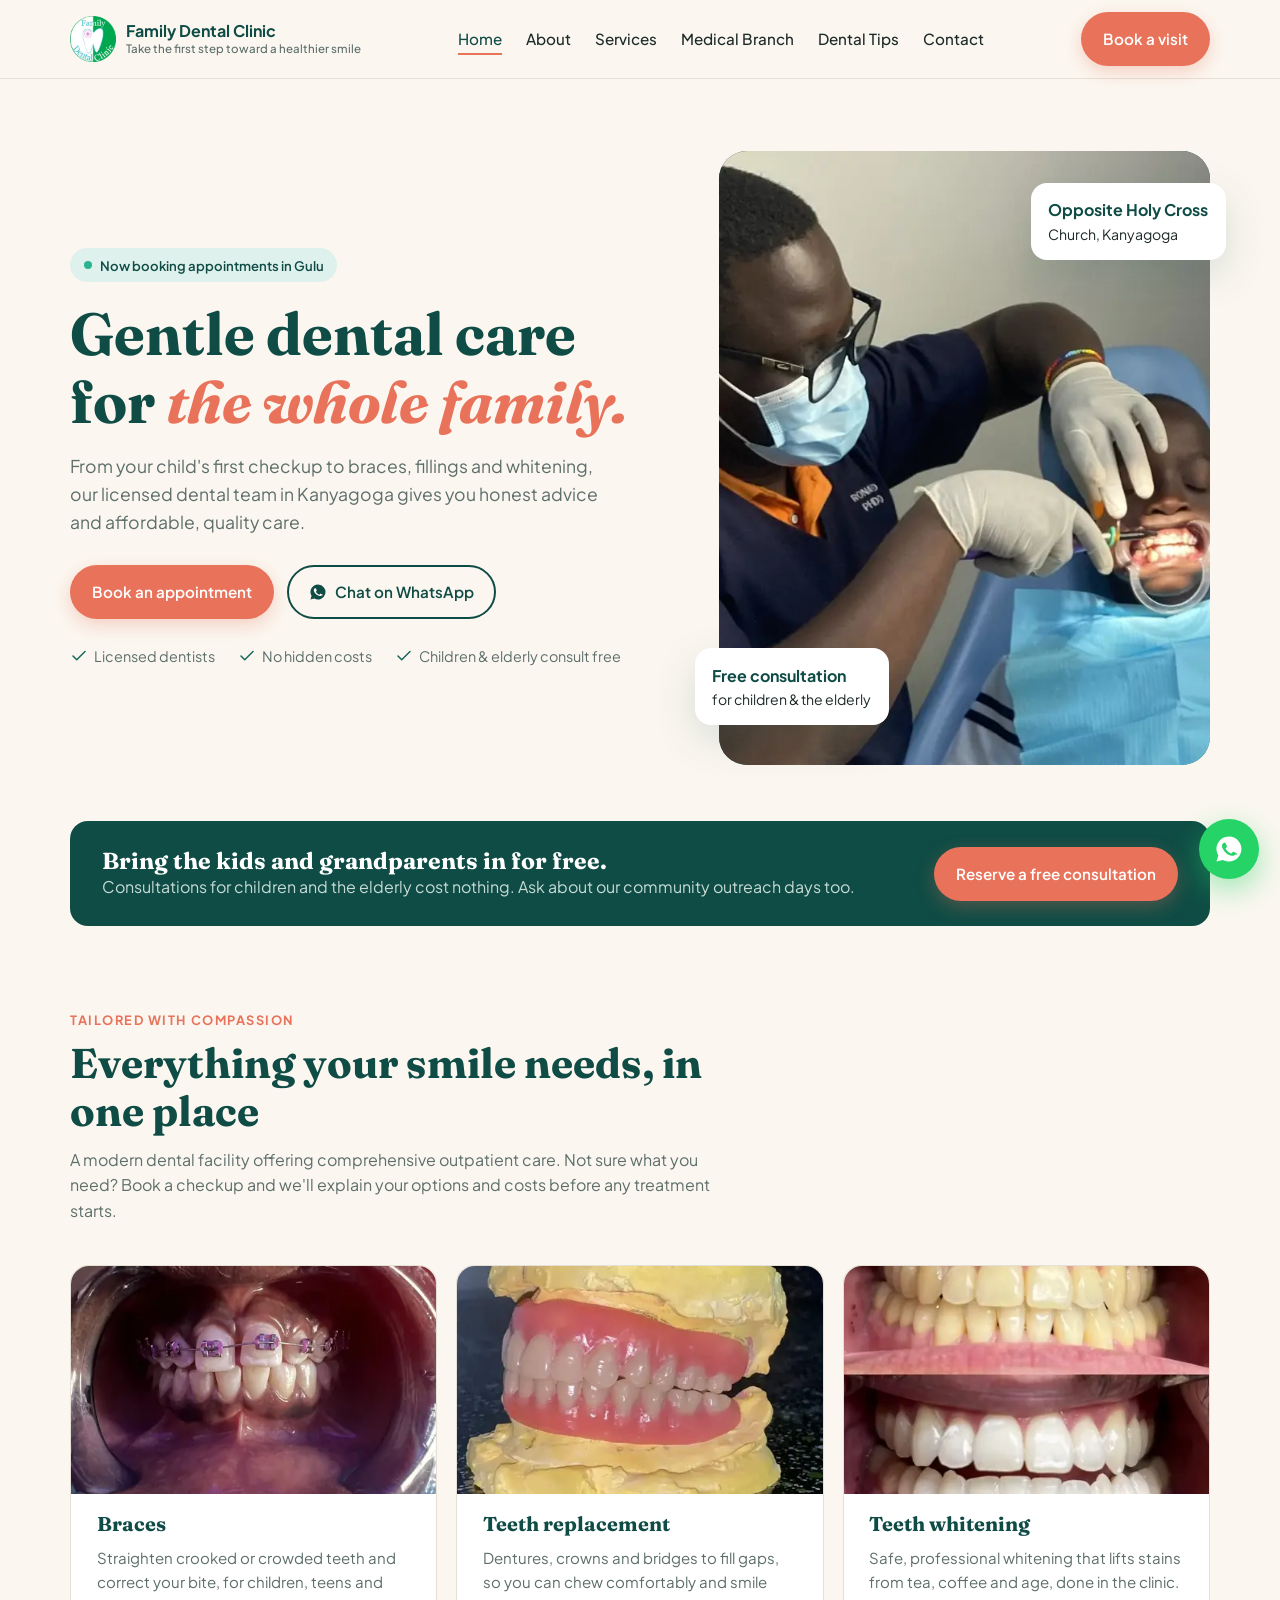
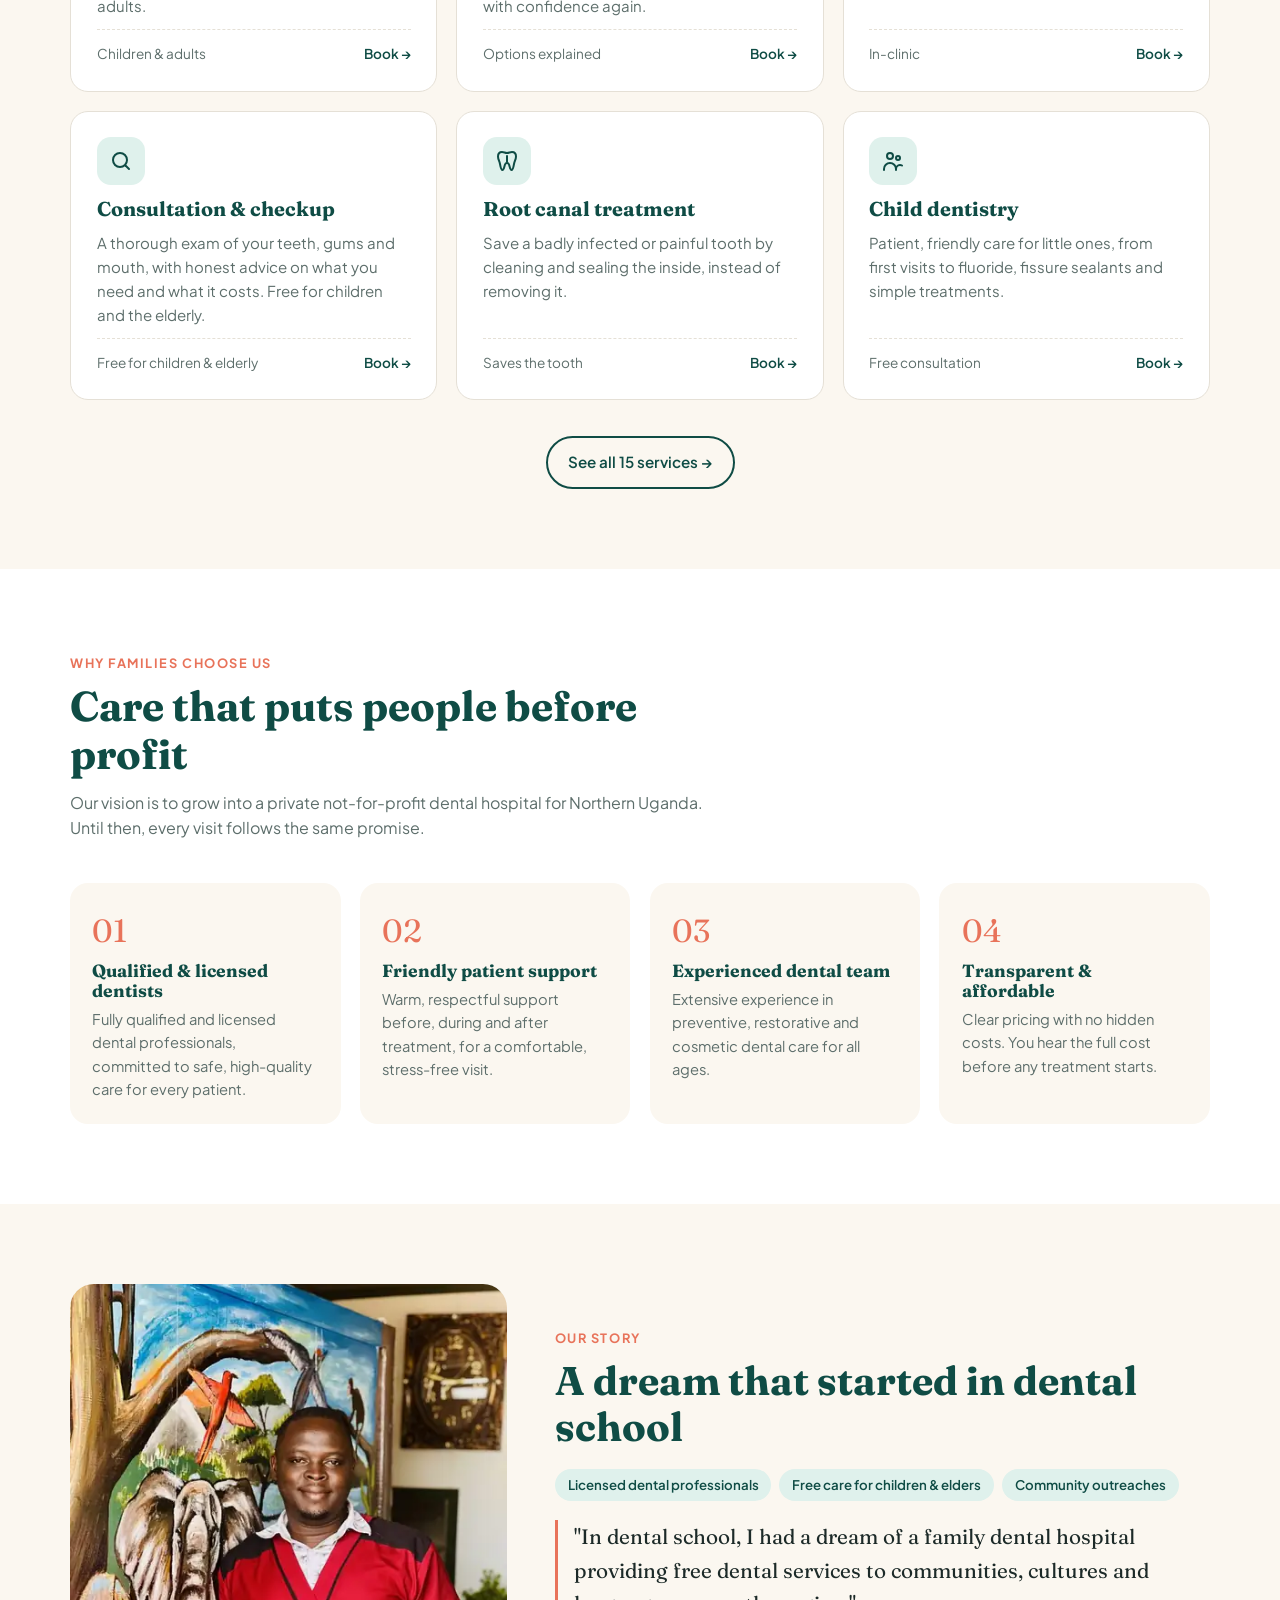
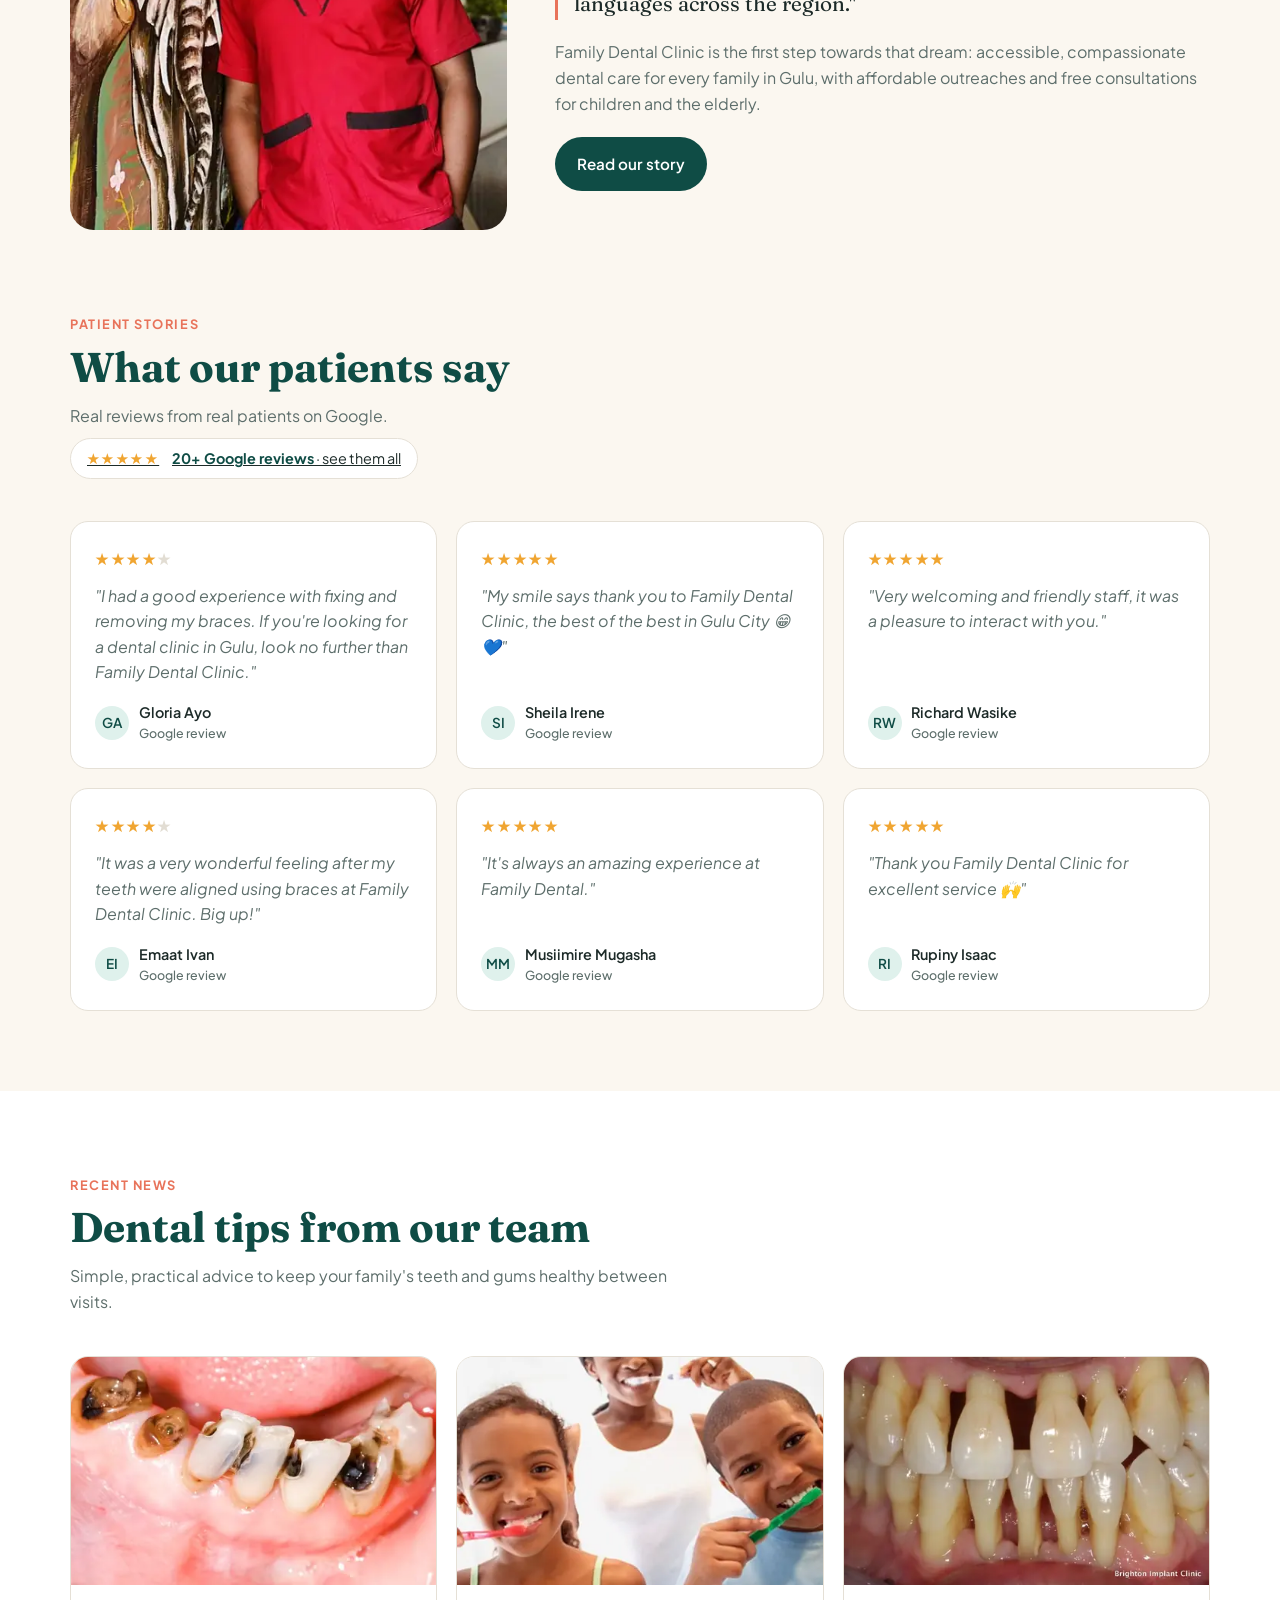
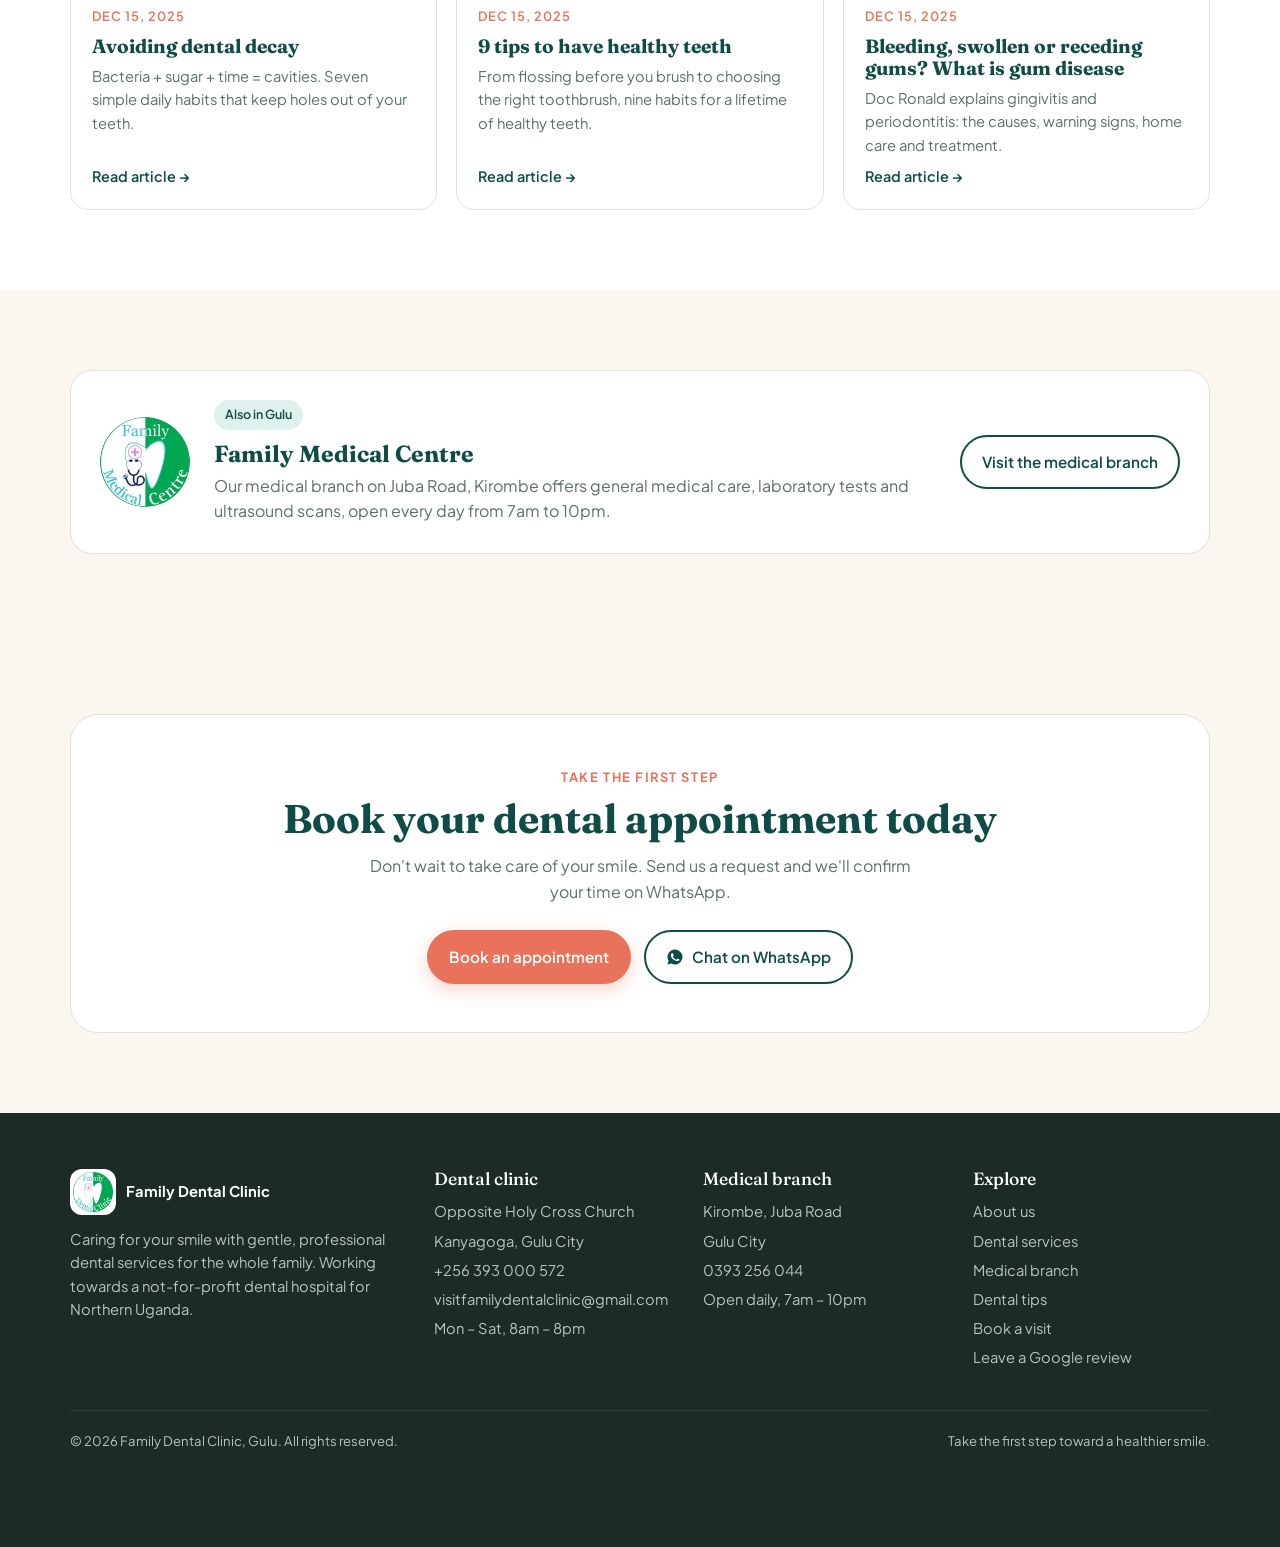
==== commit d05dcc28: "Update meta tags, images, and remove action bars across multiple HTML files for improved SEO and use" ====
--- a/index.html
+++ b/index.html
@@ -7,9 +7,9 @@
 <meta name="description" content="Family Dental Clinic, opposite Holy Cross Church, Kanyagoga, Gulu City. Checkups, cleaning, fillings, root canals, braces, teeth replacement and whitening. Free consultations for children and the elderly.">
 <meta property="og:title" content="Family Dental Clinic in Gulu | Affordable &amp; Quality Dental Care">
 <meta property="og:description" content="Family Dental Clinic, opposite Holy Cross Church, Kanyagoga, Gulu City. Checkups, cleaning, fillings, root canals, braces, teeth replacement and whitening. Free consultations for children and the elderly.">
-<meta property="og:image" content="assets/img/clinic-2.jpeg">
+<meta property="og:image" content="assets/img/og-image.jpg">
 <meta name="theme-color" content="#0f4c45">
-<link rel="icon" href="assets/img/logo.png">
+<link rel="icon" type="image/png" href="assets/img/favicon.png">
 <link rel="preconnect" href="https://fonts.googleapis.com">
 <link rel="preconnect" href="https://fonts.gstatic.com" crossorigin>
 <link href="https://fonts.googleapis.com/css2?family=Fraunces:ital,opsz,wght@0,9..144,500;0,9..144,700;1,9..144,500&family=Plus+Jakarta+Sans:wght@400;500;600;700&display=swap" rel="stylesheet">
@@ -18,18 +18,11 @@
 <body>
 <a class="skip" href="#main">Skip to content</a>
 
-<div class="topbar">
-  <div class="wrap">
-    <span><svg width="14" height="14" viewBox="0 0 24 24" fill="none" stroke="currentColor" stroke-width="2" stroke-linecap="round" stroke-linejoin="round" aria-hidden="true"><path d="M12 22s7-6.2 7-12a7 7 0 0 0-14 0c0 5.8 7 12 7 12z"/><circle cx="12" cy="10" r="2.5"/></svg> Opposite Holy Cross Church, Kanyagoga, Gulu City</span>
-    <span class="hide-sm"><svg width="14" height="14" viewBox="0 0 24 24" fill="none" stroke="currentColor" stroke-width="2" stroke-linecap="round" stroke-linejoin="round" aria-hidden="true"><circle cx="12" cy="12" r="9"/><path d="M12 7v5l3 2"/></svg> Mon – Sat, 8:00am – 8:00pm &nbsp;·&nbsp; <a href="tel:+256393000572">+256 393 000 572</a></span>
-  </div>
-</div>
-
 <header class="site">
   <div class="wrap nav">
     <a href="index.html" class="logo" aria-label="Family Dental Clinic home">
-      <img src="assets/img/logo.png" alt="" width="46" height="46">
-      <span>Family Dental Clinic<small>Gulu City</small></span>
+      <img src="assets/img/logo-138.webp" alt="" width="46" height="46">
+      <span>Family Dental Clinic<small>Take the first step toward a healthier smile</small></span>
     </a>
     <ul class="menu" id="menu">
       <li><a href="index.html">Home</a></li>
@@ -64,7 +57,7 @@
         </div>
       </div>
       <div class="hero-card">
-        <div class="photo"><img src="assets/img/clinic-2.jpeg" alt="A Family Dental Clinic dentist checking a young patient's braces" width="1528" height="1453" style="object-position:72% center"></div>
+        <div class="photo"><img src="assets/img/clinic-2-800.webp" srcset="assets/img/clinic-2-480.webp 480w, assets/img/clinic-2-800.webp 800w, assets/img/clinic-2-1200.webp 1200w" sizes="(max-width:900px) 550px, 620px" alt="A Family Dental Clinic dentist checking a young patient's braces" style="object-position:72% center" width="1200" height="1141" fetchpriority="high"></div>
         <div class="float f1"><b>Free consultation</b>for children &amp; the elderly</div>
         <div class="float f2"><b>Opposite Holy Cross</b>Church, Kanyagoga</div>
       </div>
@@ -90,19 +83,19 @@
       </div>
       <div class="services">
         <article class="svc reveal">
-          <div class="svc-img"><img src="assets/img/braces.webp" alt="Patient with braces" loading="lazy"></div>
+          <div class="svc-img"><img src="assets/img/braces-800.webp" srcset="assets/img/braces-480.webp 480w, assets/img/braces-800.webp 800w" sizes="(max-width:900px) 92vw, 370px" alt="Patient with braces" loading="lazy" width="800" height="695" decoding="async"></div>
           <h3>Braces</h3>
           <p>Straighten crooked or crowded teeth and correct your bite, for children, teens and adults.</p>
           <div class="meta"><span>Children &amp; adults</span><a href="contact.html?service=Braces#book">Book →</a></div>
         </article>
         <article class="svc reveal">
-          <div class="svc-img"><img src="assets/img/replacement.webp" alt="Replacement teeth" loading="lazy"></div>
+          <div class="svc-img"><img src="assets/img/replacement-800.webp" srcset="assets/img/replacement-480.webp 480w, assets/img/replacement-800.webp 800w" sizes="(max-width:900px) 92vw, 370px" alt="Replacement teeth" loading="lazy" width="800" height="628" decoding="async"></div>
           <h3>Teeth replacement</h3>
           <p>Dentures, crowns and bridges to fill gaps, so you can chew comfortably and smile with confidence again.</p>
           <div class="meta"><span>Options explained</span><a href="contact.html?service=Teeth%20replacement#book">Book →</a></div>
         </article>
         <article class="svc reveal">
-          <div class="svc-img"><img src="assets/img/whitening.avif" alt="Teeth whitening" loading="lazy"></div>
+          <div class="svc-img"><img src="assets/img/whitening-800.webp" srcset="assets/img/whitening-480.webp 480w, assets/img/whitening-800.webp 800w" sizes="(max-width:900px) 92vw, 370px" alt="Teeth whitening" loading="lazy" width="800" height="675" decoding="async"></div>
           <h3>Teeth whitening</h3>
           <p>Safe, professional whitening that lifts stains from tea, coffee and age, done in the clinic.</p>
           <div class="meta"><span>In-clinic</span><a href="contact.html?service=Teeth%20whitening#book">Book →</a></div>
@@ -148,7 +141,7 @@
 
   <section id="story">
     <div class="wrap doc">
-      <div class="photo reveal"><img src="assets/img/clinic-3.jpeg" alt="A member of the Family Dental Clinic team at the clinic in Gulu" loading="lazy" width="768" height="1024"></div>
+      <div class="photo reveal"><img src="assets/img/clinic-3-768.webp" srcset="assets/img/clinic-3-480.webp 480w, assets/img/clinic-3-768.webp 768w" sizes="(max-width:480px) 92vw, 440px" alt="A member of the Family Dental Clinic team at the clinic in Gulu" loading="lazy" width="768" height="1024" decoding="async"></div>
       <div class="reveal">
         <span class="kicker">Our story</span>
         <h2 style="font-size:clamp(1.9rem,3.5vw,2.5rem);margin:.5rem 0">A dream that started in dental school</h2>
@@ -188,15 +181,15 @@
       </div>
       <div class="news">
         <a class="post reveal" href="blog-avoiding-dental-decay.html">
-          <div class="thumb"><img src="assets/img/news-1.avif" alt="" loading="lazy"></div>
+          <div class="thumb"><img src="assets/img/news-1-800.webp" srcset="assets/img/news-1-480.webp 480w, assets/img/news-1-800.webp 800w" sizes="(max-width:900px) 92vw, 370px" alt="" loading="lazy" width="800" height="491" decoding="async"></div>
           <div class="body"><time datetime="2025-12-15">Dec 15, 2025</time><h3>Avoiding dental decay</h3><p>Bacteria + sugar + time = cavities. Seven simple daily habits that keep holes out of your teeth.</p><span class="more">Read article →</span></div>
         </a>
         <a class="post reveal" href="blog-9-tips-healthy-teeth.html">
-          <div class="thumb"><img src="assets/img/news-2.avif" alt="" loading="lazy"></div>
+          <div class="thumb"><img src="assets/img/news-2-767.webp" srcset="assets/img/news-2-480.webp 480w, assets/img/news-2-767.webp 767w" sizes="(max-width:900px) 92vw, 370px" alt="" loading="lazy" width="767" height="767" decoding="async"></div>
           <div class="body"><time datetime="2025-12-15">Dec 15, 2025</time><h3>9 tips to have healthy teeth</h3><p>From flossing before you brush to choosing the right toothbrush, nine habits for a lifetime of healthy teeth.</p><span class="more">Read article →</span></div>
         </a>
         <a class="post reveal" href="blog-gum-disease.html">
-          <div class="thumb"><img src="assets/img/news-3.avif" alt="" loading="lazy"></div>
+          <div class="thumb"><img src="assets/img/news-3-800.webp" srcset="assets/img/news-3-480.webp 480w, assets/img/news-3-800.webp 800w" sizes="(max-width:900px) 92vw, 370px" alt="" loading="lazy" width="800" height="501" decoding="async"></div>
           <div class="body"><time datetime="2025-12-15">Dec 15, 2025</time><h3>Bleeding, swollen or receding gums? What is gum disease</h3><p>Doc Ronald explains gingivitis and periodontitis: the causes, warning signs, home care and treatment.</p><span class="more">Read article →</span></div>
         </a>
       </div>
@@ -206,7 +199,7 @@
   <section>
     <div class="wrap">
       <div class="branch reveal branch-row" style="display:grid;grid-template-columns:auto 1fr auto;gap:1.5rem;align-items:center">
-        <img src="assets/img/medical.webp" alt="Family Medical Centre logo" width="90" height="90" style="border-radius:50%">
+        <img src="assets/img/medical-180.webp" alt="Family Medical Centre logo" width="90" height="90" style="border-radius:50%" loading="lazy" decoding="async">
         <div><span class="tag">Also in Gulu</span><h3 style="margin-bottom:.3rem">Family Medical Centre</h3><p style="color:var(--muted)">Our medical branch on Juba Road, Kirombe offers general medical care, laboratory tests and ultrasound scans, open every day from 7am to 10pm.</p></div>
         <a href="medical-branch.html" class="btn btn-ghost">Visit the medical branch</a>
       </div>
@@ -233,7 +226,7 @@
   <div class="wrap">
     <div class="foot">
       <div>
-        <a href="index.html" class="logo"><img src="assets/img/logo.png" alt="" width="46" height="46"><span>Family Dental Clinic</span></a>
+        <a href="index.html" class="logo"><img src="assets/img/logo-138.webp" alt="" width="46" height="46" loading="lazy" decoding="async"><span>Family Dental Clinic</span></a>
         <p>Caring for your smile with gentle, professional dental services for the whole family. Working towards a not-for-profit dental hospital for Northern Uganda.</p>
       </div>
       <div>
@@ -273,12 +266,6 @@
 
 <a class="wa-float" href="https://wa.me/256775412434" target="_blank" rel="noopener" aria-label="Chat on WhatsApp"><svg width="30" height="30" viewBox="0 0 24 24" fill="currentColor" aria-hidden="true"><path d="M12 2a10 10 0 0 0-8.6 15.1L2 22l5-1.3A10 10 0 1 0 12 2zm5.3 14.2c-.2.6-1.3 1.2-1.8 1.2-.5.1-1 .2-3.3-.7-2.8-1.1-4.6-4-4.7-4.2-.1-.2-1.1-1.5-1.1-2.9s.7-2 1-2.3c.3-.3.6-.3.8-.3h.6c.2 0 .4 0 .6.5l.9 2.1c.1.2.1.4 0 .6l-.4.6-.4.5c-.1.1-.3.3-.1.6.2.3.8 1.3 1.7 2.1 1.2 1 2.1 1.3 2.4 1.5.3.1.5.1.6-.1l.9-1.1c.2-.3.4-.2.7-.1l2 1c.3.1.5.2.5.3.1.2.1.7-.1 1.3z"/></svg></a>
 
-<div class="actionbar">
-  <a class="btn btn-dark" href="tel:+256393000572">Call</a>
-  <a class="btn wa" href="https://wa.me/256775412434" target="_blank" rel="noopener">WhatsApp</a>
-  <a class="btn btn-primary" href="contact.html#book">Book</a>
-</div>
-
 <script src="assets/js/main.js"></script>
 </body>
 </html>
--- a/assets/css/style.css
+++ b/assets/css/style.css
@@ -14,18 +14,12 @@
 .skip{position:absolute;left:-999px;top:0;background:var(--green);color:#fff;padding:.6rem 1rem;z-index:100}
 .skip:focus{left:1rem}
 
-/* top info strip */
-.topbar{background:var(--green);color:#cfe9e2;font-size:.82rem}
-.topbar .wrap{display:flex;justify-content:space-between;gap:1rem;flex-wrap:wrap;padding:.45rem 0}
-.topbar a{text-decoration:none;color:#fff}
-.topbar span{display:inline-flex;align-items:center;gap:.4rem}
-
 /* header */
 header.site{position:sticky;top:0;z-index:40;background:rgba(251,247,240,.94);backdrop-filter:blur(10px);border-bottom:1px solid var(--line)}
 .nav{display:flex;align-items:center;justify-content:space-between;padding:.75rem 0;gap:1rem;position:relative}
 .logo{display:flex;align-items:center;gap:.65rem;text-decoration:none;font-weight:700;color:var(--green);line-height:1.2}
 .logo img{width:46px;height:46px;object-fit:contain}
-.logo small{display:block;font-weight:500;color:var(--muted);font-size:.72rem;letter-spacing:.04em;text-transform:uppercase}
+.logo small{display:block;font-weight:500;color:var(--muted);font-size:.72rem;line-height:1.3;margin-top:.1rem}
 .menu{display:flex;gap:1.5rem;list-style:none;font-weight:500;font-size:.95rem}
 .menu a{text-decoration:none;color:var(--ink);padding:.3rem 0;border-bottom:2px solid transparent}
 .menu a:hover{color:var(--green-2)}
@@ -231,17 +225,20 @@
 footer a:hover{color:#fff}
 .copy{border-top:1px solid rgba(255,255,255,.1);margin-top:2.5rem;padding-top:1.2rem;font-size:.82rem;display:flex;justify-content:space-between;flex-wrap:wrap;gap:.5rem}
 
-/* sticky mobile action bar */
-.actionbar{position:fixed;left:0;right:0;bottom:0;z-index:50;display:none;gap:.5rem;padding:.6rem;background:#fff;border-top:1px solid var(--line);box-shadow:0 -6px 20px rgba(0,0,0,.06)}
-.actionbar a{flex:1;justify-content:center;padding:.85rem .5rem;font-size:.9rem}
+/* floating WhatsApp button */
 .wa{background:#25d366;color:#fff}
-.wa-float{position:fixed;right:1.3rem;bottom:1.3rem;z-index:50;width:60px;height:60px;border-radius:50%;background:#25d366;display:grid;place-items:center;box-shadow:0 10px 30px rgba(37,211,102,.45);color:#fff}
+.wa-float{position:fixed;right:1.3rem;bottom:calc(1.3rem + env(safe-area-inset-bottom,0px));z-index:50;width:60px;height:60px;border-radius:50%;background:#25d366;display:grid;place-items:center;box-shadow:0 10px 30px rgba(37,211,102,.45);color:#fff}
 
 /* reveal on scroll */
-.reveal{opacity:0;transform:translateY(16px);transition:opacity .6s ease,transform .6s ease}
+.reveal{opacity:0;transform:translateY(16px);transition:opacity .35s ease,transform .35s ease}
 .reveal.in{opacity:1;transform:none}
 @media (prefers-reduced-motion:reduce){.reveal{opacity:1;transform:none;transition:none}html{scroll-behavior:auto}}
 
+@media (min-width:901px) and (max-width:1150px){
+  .menu{gap:1rem}
+  .menu a,.nav > .btn{white-space:nowrap}
+  .nav .logo small{max-width:10.5rem}
+}
 @media (max-width:1000px){
   .values{grid-template-columns:repeat(3,1fr)}
   .foot{grid-template-columns:1fr 1fr}
@@ -250,7 +247,6 @@
   .menu,.nav > .btn-primary{display:none}
   .burger{display:block}
   .menu.open{display:flex;flex-direction:column;gap:.9rem;position:absolute;top:100%;left:-4%;right:-4%;background:var(--cream);padding:1.2rem 4%;border-bottom:1px solid var(--line);box-shadow:0 12px 24px rgba(0,0,0,.06)}
-  .topbar .hide-sm{display:none}
   .hero{padding-top:2.5rem}
   .hero-grid,.doc,.doc.rev-order,.book-grid,.branches{grid-template-columns:1fr}
   .hero-card{max-width:420px}
@@ -259,8 +255,6 @@
   .why-grid{grid-template-columns:1fr 1fr}
   .gallery{grid-template-columns:1fr 1fr}
   .gallery figure:first-child{grid-column:1/-1;aspect-ratio:16/10}
-  .actionbar{display:flex}
-  .wa-float{display:none}
   .f1{left:.5rem}.f2{right:.5rem}
   section{padding:3.5rem 0}
   .cta{padding:2rem 1.3rem}
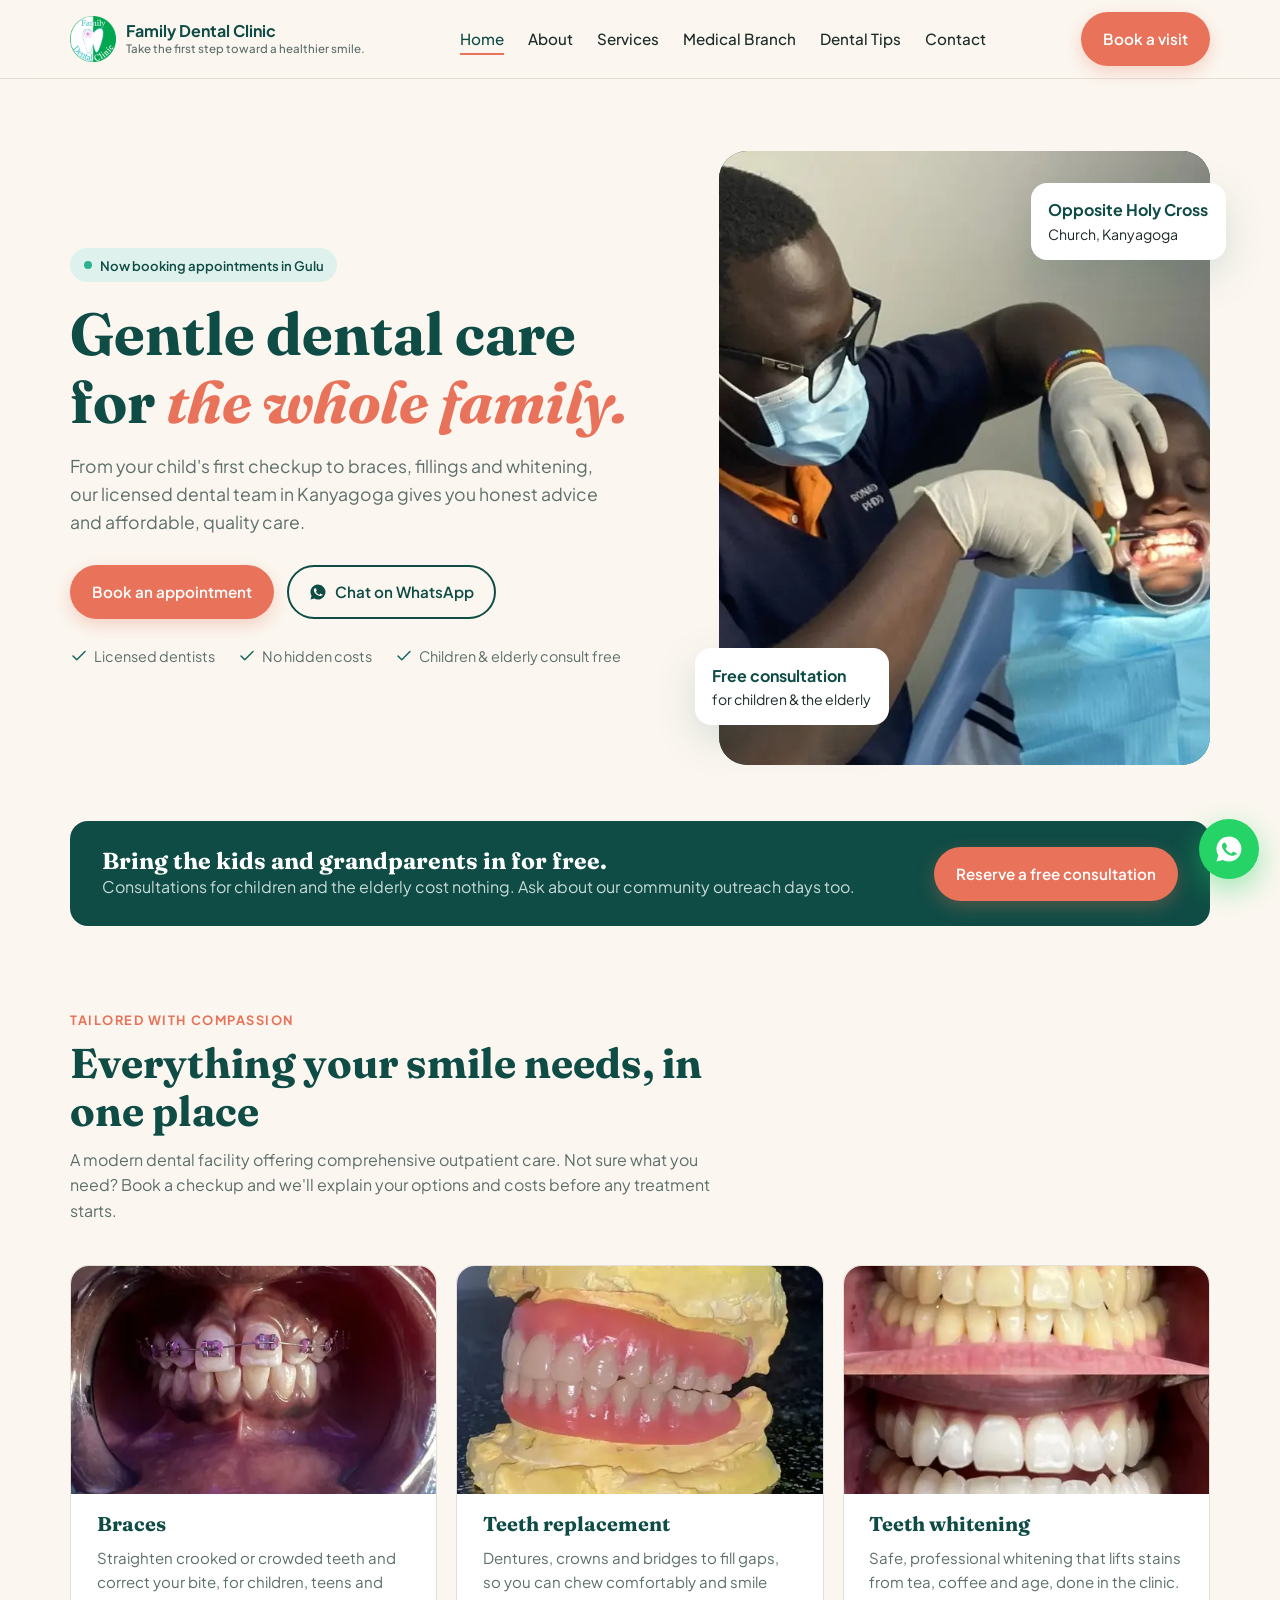
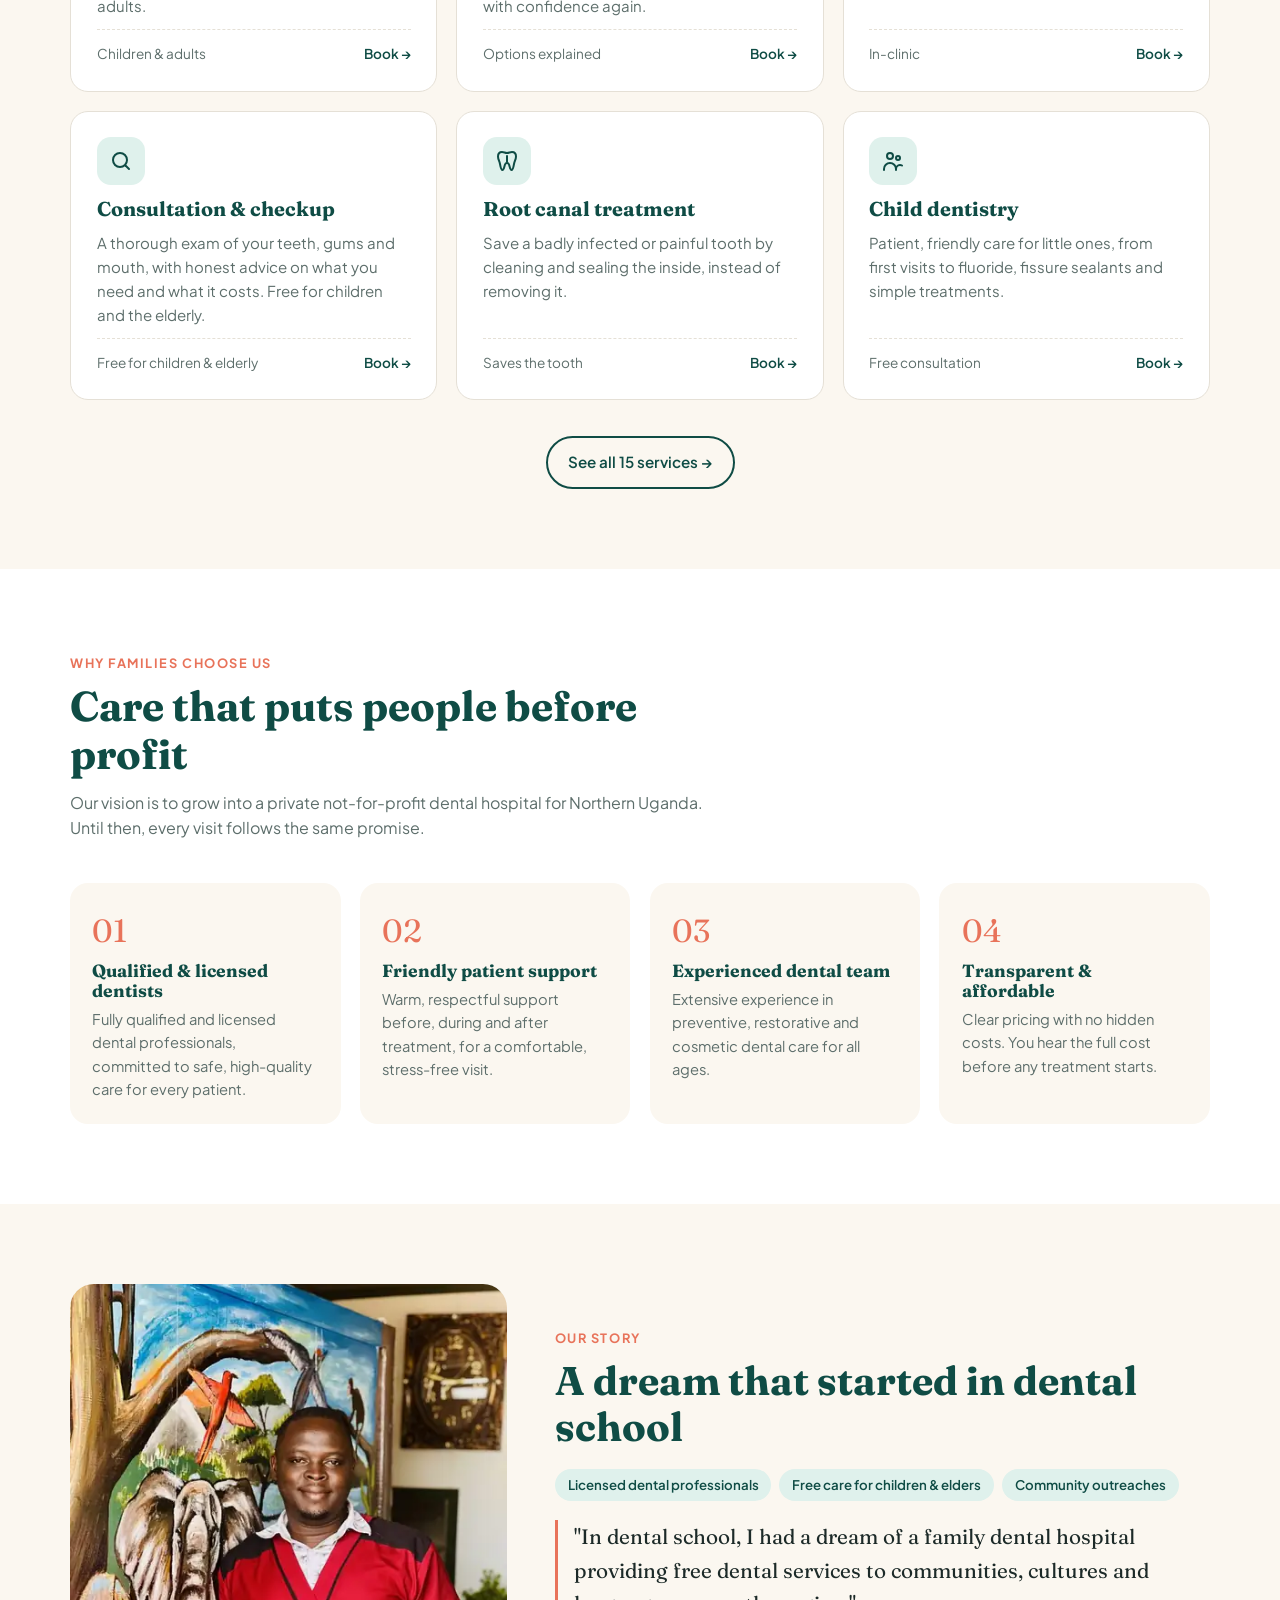
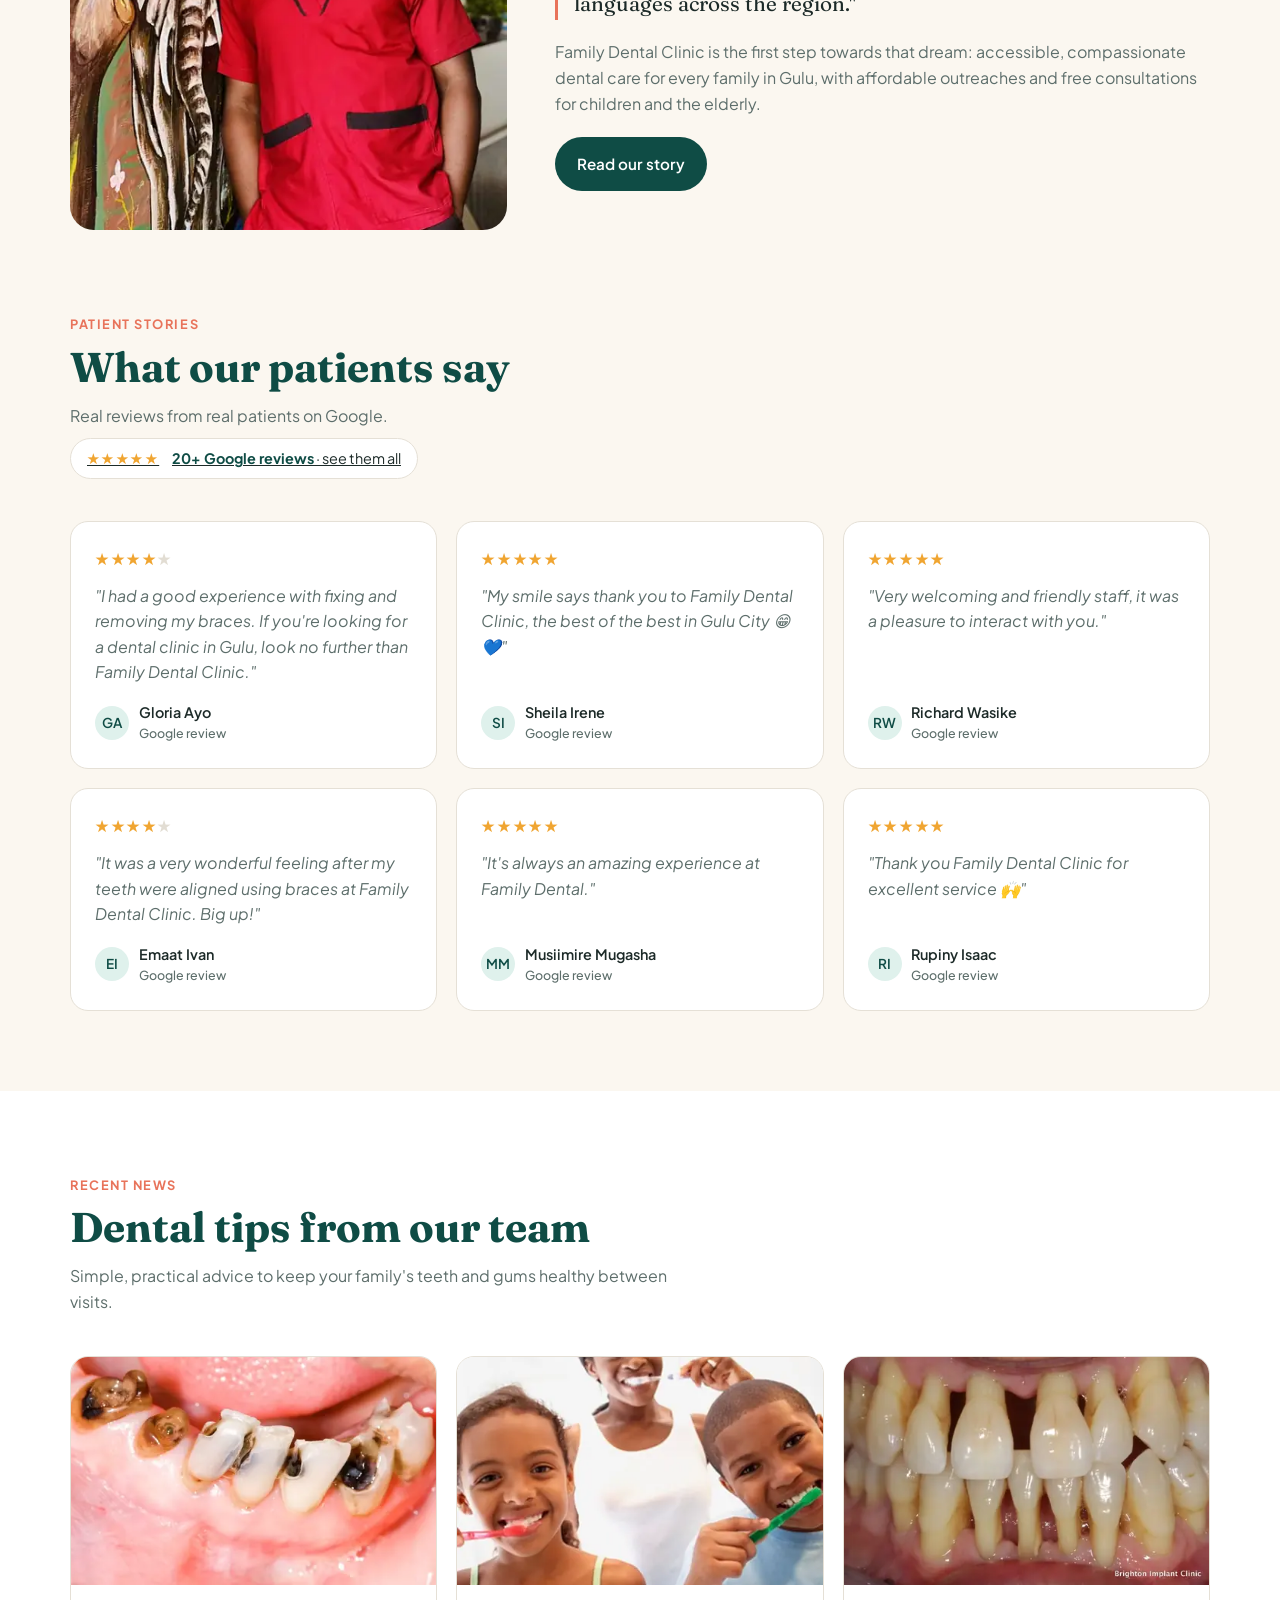
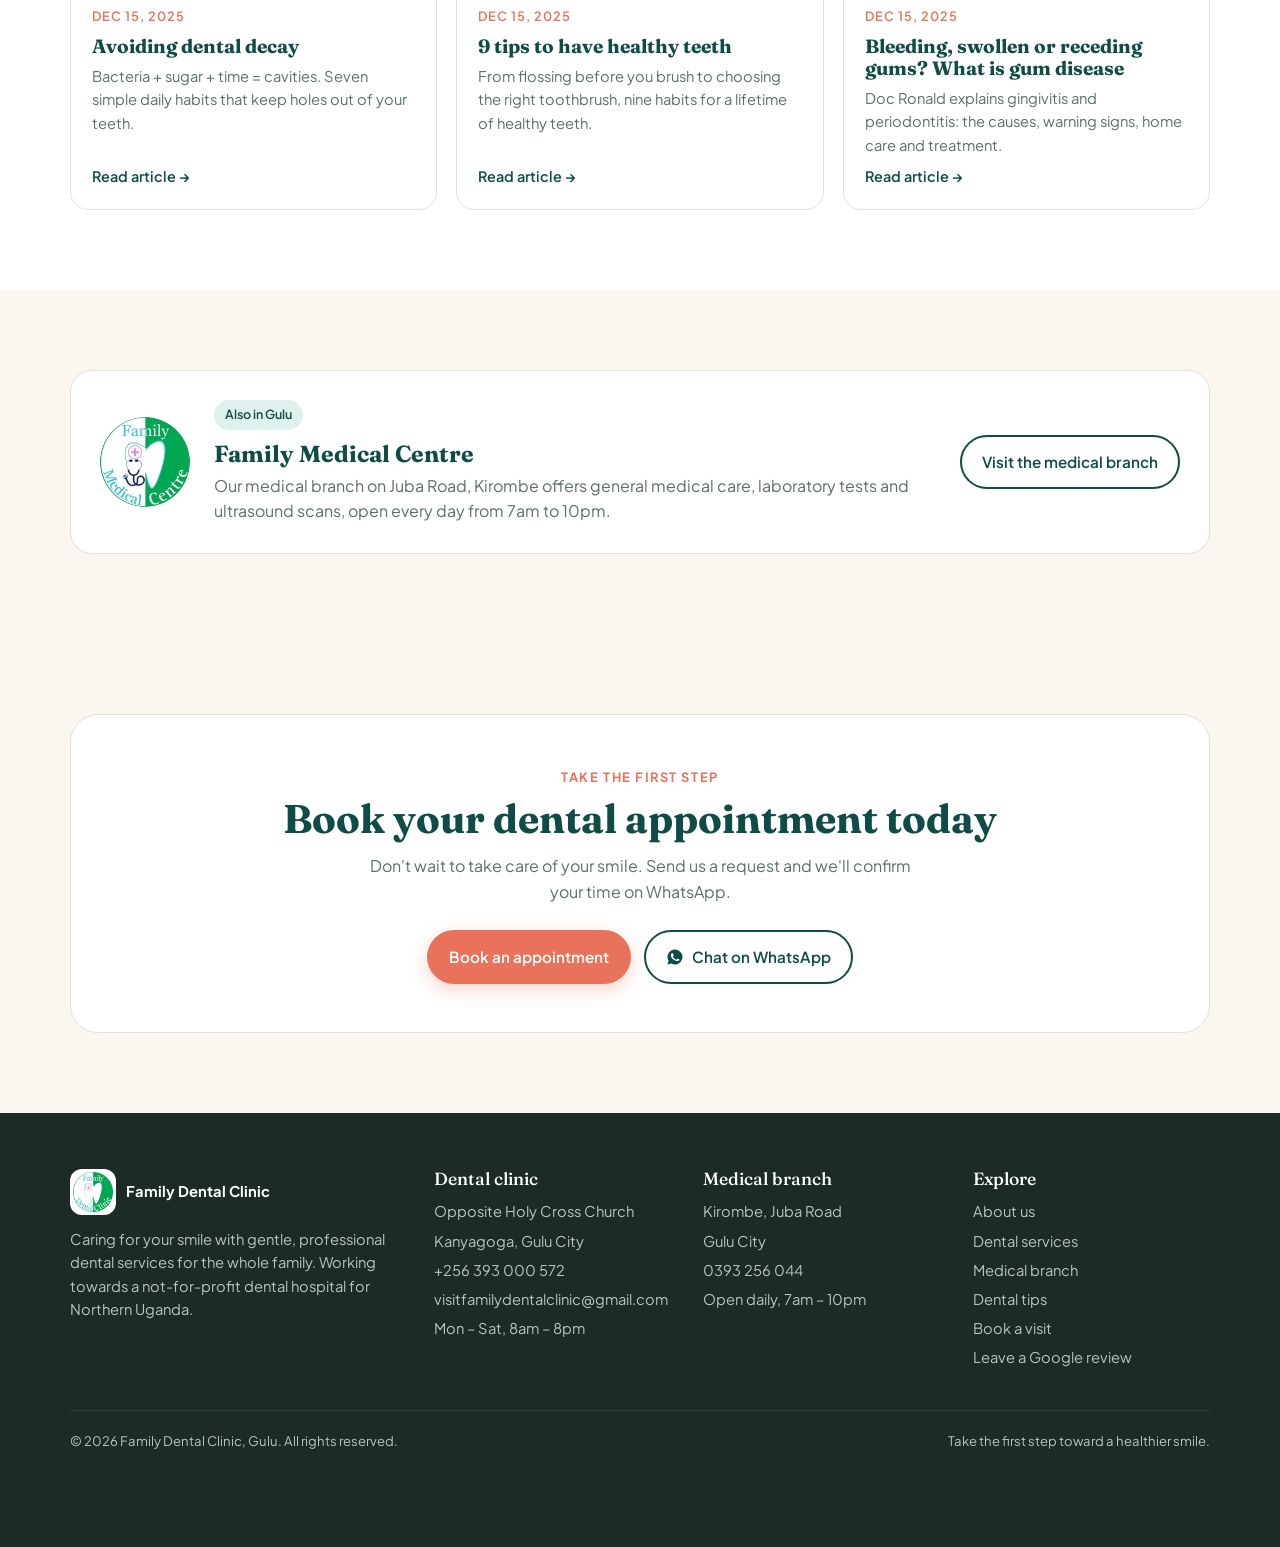
==== commit bda4a335: "Update stylesheet version and improve footer text consistency across multiple HTML files" ====
--- a/index.html
+++ b/index.html
@@ -13,7 +13,7 @@
 <link rel="preconnect" href="https://fonts.googleapis.com">
 <link rel="preconnect" href="https://fonts.gstatic.com" crossorigin>
 <link href="https://fonts.googleapis.com/css2?family=Fraunces:ital,opsz,wght@0,9..144,500;0,9..144,700;1,9..144,500&family=Plus+Jakarta+Sans:wght@400;500;600;700&display=swap" rel="stylesheet">
-<link rel="stylesheet" href="assets/css/style.css">
+<link rel="stylesheet" href="assets/css/style.css?v=2">
 </head>
 <body>
 <a class="skip" href="#main">Skip to content</a>
@@ -22,7 +22,7 @@
   <div class="wrap nav">
     <a href="index.html" class="logo" aria-label="Family Dental Clinic home">
       <img src="assets/img/logo-138.webp" alt="" width="46" height="46">
-      <span>Family Dental Clinic<small>Take the first step toward a healthier smile</small></span>
+      <span>Family Dental Clinic<small>Take the first step toward a healthier smile.</small></span>
     </a>
     <ul class="menu" id="menu">
       <li><a href="index.html">Home</a></li>
